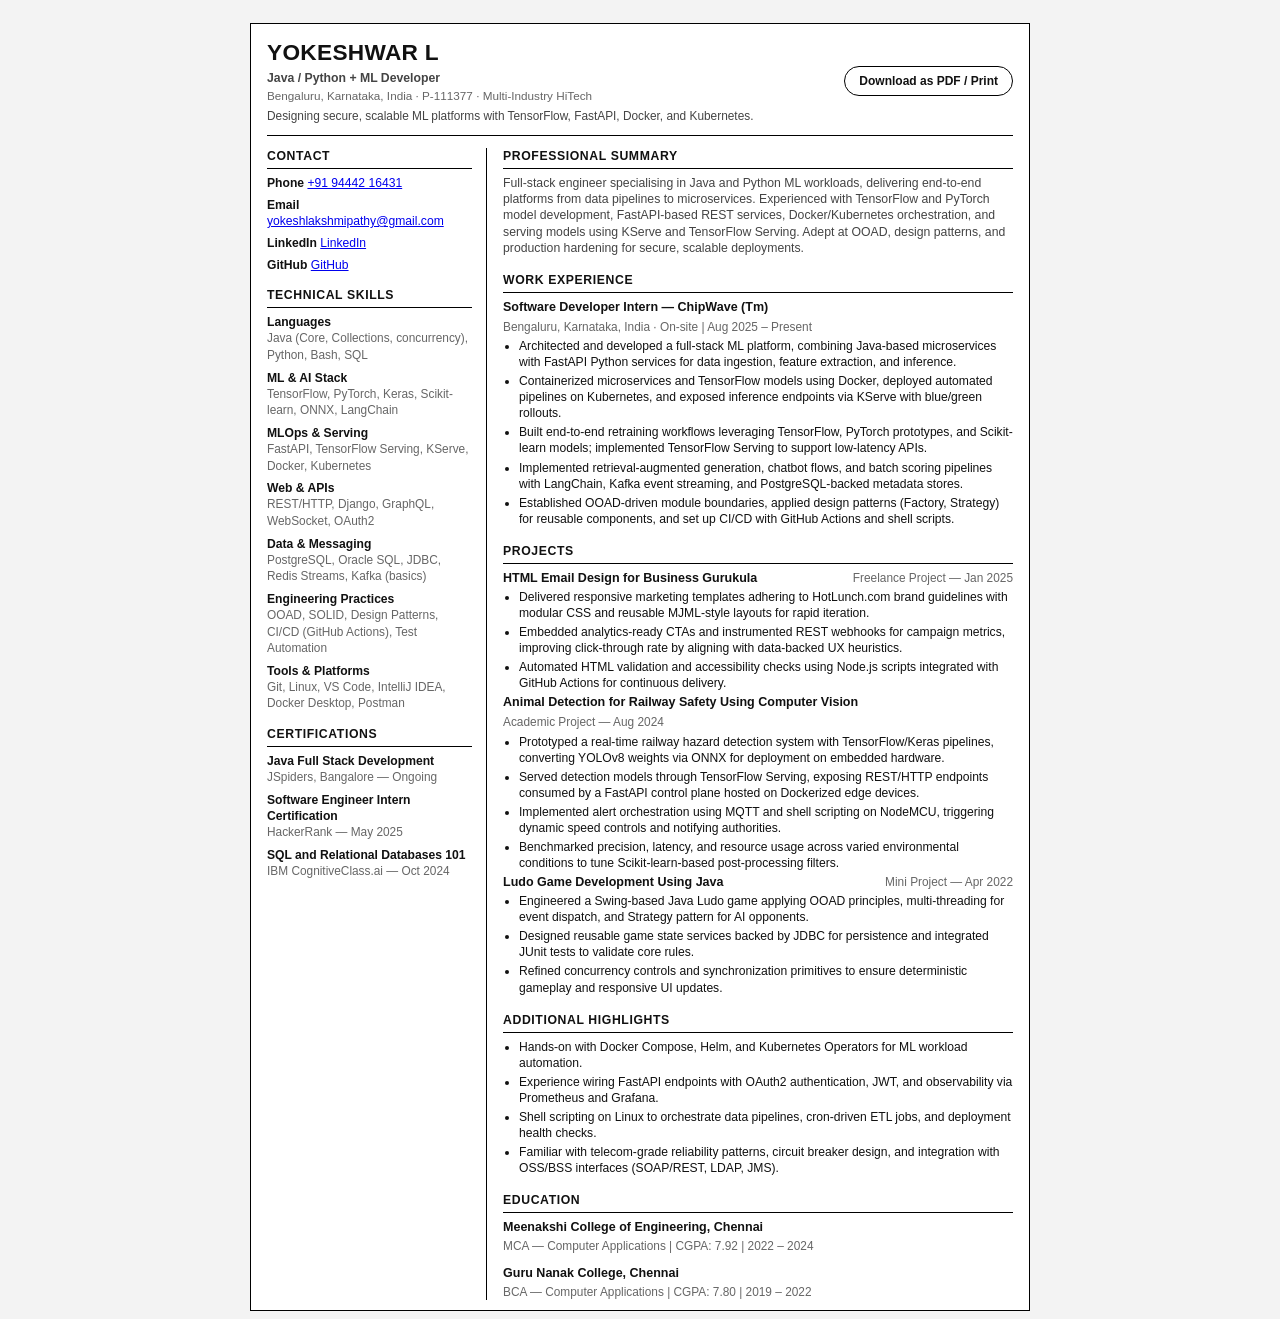
==== resume.html @ 1bda029d "feat: Add resume page with professional and technical details Co-authored-by: shubhanshuservicespvtl" ====
<!doctype html>
<html lang="en">
<head>
  <meta charset="utf-8">
  <title>YOKESHWAR L — Java / Python + ML Engineer</title>
  <meta name="viewport" content="width=device-width">
  <meta name="description" content="Resume of YOKESHWAR L, Java and Python ML engineer building scalable production-grade platforms with TensorFlow, FastAPI, Docker, and Kubernetes.">
  <meta name="keywords" content="Java Developer, Python Developer, Machine Learning Engineer, TensorFlow, PyTorch, Scikit-learn, FastAPI, KServe, TensorFlow Serving, Docker, Kubernetes, OOAD, Microservices, Bengaluru">
  <style>
    :root {
      --text-primary: #111;
      --text-secondary: #444;
      --muted: #666;
      --line: #000;
      --background: #fff;
      --page-bg: #f3f3f3;
    }
    *, *::before, *::after { box-sizing: border-box; }
    html, body {
      margin: 0;
      padding: 0;
      font-family: "Segoe UI", Tahoma, sans-serif;
      color: var(--text-primary);
      background: var(--page-bg);
      line-height: 1.32;
      font-size: 9.6pt;
    }
    @page { size: A4; margin: 8mm 10mm 8mm 10mm; }
    body { -webkit-print-color-adjust: exact; print-color-adjust: exact; }
    .resume-wrapper {
      max-width: 780px;
      margin: 6mm auto 2mm;
      background: var(--background);
      border: 1px solid var(--line);
      padding: 14px 16px 6px;
    }
    header {
      padding-bottom: 10px;
      border-bottom: 1px solid var(--line);
      display: flex;
      flex-wrap: wrap;
      align-items: center;
      gap: 6px 12px;
    }
    header .identity { flex: 1 1 260px; }
    header h1 { margin: 0; font-size: 17pt; letter-spacing: 0.3px; }
    header p {
      margin: 2px 0 0;
      color: var(--text-secondary);
      font-weight: 600;
      font-size: 9.2pt;
    }
    header .meta {
      margin-top: 2px;
      color: var(--muted);
      font-size: 8.8pt;
      font-weight: 500;
    }
    header .actions {
      flex: 0 0 auto;
      display: flex;
      gap: 8px;
    }
    .print-button {
      padding: 7px 14px;
      border: 1px solid var(--line);
      background: transparent;
      color: var(--text-primary);
      font-weight: 600;
      border-radius: 16px;
      cursor: pointer;
      font-size: 9pt;
    }
    .print-button:hover,
    .print-button:focus {
      background: var(--text-primary);
      color: #fff;
    }
    main { padding: 12px 0 4px; }
    .layout {
      display: grid;
      grid-template-columns: 220px 1fr;
      gap: 16px;
    }
    aside.sidebar {
      padding-right: 14px;
      border-right: 1px solid var(--line);
    }
    aside section { margin-bottom: 14px; }
    aside section:last-child { margin-bottom: 0; }
    aside h2,
    .content h2 {
      font-size: 9.2pt;
      letter-spacing: 0.6px;
      text-transform: uppercase;
      margin: 0 0 6px;
      padding-bottom: 4px;
      border-bottom: 1px solid var(--line);
    }
    ul.contact-list,
    ul.info-list,
    ul.bullet-list {
      list-style: none;
      margin: 0;
      padding: 0;
    }
    ul.contact-list li,
    ul.info-list li { margin-bottom: 6px; font-size: 9.1pt; }
    ul.info-list li strong {
      display: block;
      font-weight: 600;
      color: var(--text-primary);
    }
    ul.info-list li span {
      color: var(--muted);
      font-size: 8.9pt;
    }
    .content section { margin-bottom: 16px; }
    .content section:last-child { margin-bottom: 0; }
    .content p {
      margin: 0 0 6px;
      color: var(--text-secondary);
      font-size: 9.2pt;
    }
    ul.bullet-list {
      list-style: disc;
      padding-left: 16px;
    }
    ul.bullet-list li {
      margin-bottom: 3px;
      color: var(--text-primary);
      font-size: 9.1pt;
    }
    .role-header {
      display: flex;
      flex-wrap: wrap;
      justify-content: space-between;
      align-items: baseline;
      gap: 4px 10px;
      margin-bottom: 3px;
    }
    .role-header h3 { margin: 0; font-size: 9.4pt; }
    .role-header span { color: var(--muted); font-size: 8.9pt; }
    .education-list {
      list-style: none;
      margin: 0;
      padding: 0;
    }
    .education-item { margin-bottom: 11px; }
    .education-item:last-child { margin-bottom: 0; }
    .education-item h3 { margin: 0; font-size: 9.4pt; }
    .education-item p {
      margin: 3px 0 0;
      color: var(--muted);
      font-size: 8.9pt;
    }
    .tagline {
      margin-top: 6px;
      color: var(--text-secondary);
      font-size: 8.9pt;
      font-weight: 500;
    }
    .tag-grid {
      display: flex;
      flex-wrap: wrap;
      gap: 4px 8px;
      margin: 8px 0 0;
    }
    .tag {
      display: inline-flex;
      padding: 2px 6px;
      border: 1px solid var(--line);
      border-radius: 10px;
      font-size: 8.6pt;
      color: var(--muted);
    }
    @media (max-width: 820px) {
      html, body { font-size: 9.8pt; }
      .resume-wrapper { margin: 6mm auto; padding: 14px; }
      .layout { grid-template-columns: 1fr; gap: 14px; }
      aside.sidebar {
        border-right: none;
        border-bottom: 1px solid var(--line);
        padding-right: 0;
        padding-bottom: 12px;
      }
      header { justify-content: space-between; }
    }
    @media print {
      body { background: var(--background); }
      .resume-wrapper { margin: 0; border: none; padding: 0; }
      header { padding-bottom: 8px; }
      main { padding: 10px 0 2px; }
      .layout { grid-template-columns: 215px 1fr; gap: 12px; }
      aside.sidebar {
        padding-right: 12px;
        border-right: 1px solid var(--line);
      }
      .print-button { display: none; }
    }
  </style>
  <script type="application/ld+json">
  {
    "@context": "https://schema.org",
    "@type": "Person",
    "name": "YOKESHWAR L",
    "email": "mailto:yokeshlakshmipathy@gmail.com",
    "telephone": "+91 94442 16431",
    "address": {
      "@type": "PostalAddress",
      "addressLocality": "Bengaluru",
      "addressRegion": "Karnataka",
      "addressCountry": "IN"
    },
    "sameAs": [
      "https://www.linkedin.com/in/yokeshwar-l-209376196/",
      "https://github.com/yokeshwarlakshmipathy"
    ],
    "alumniOf": [
      {
        "@type": "EducationalOrganization",
        "name": "Meenakshi College of Engineering, Chennai",
        "degree": "MCA (Computer Applications)",
        "startDate": "2022",
        "endDate": "2024"
      },
      {
        "@type": "EducationalOrganization",
        "name": "Guru Nanak College, Chennai",
        "degree": "BCA (Computer Applications)",
        "startDate": "2019",
        "endDate": "2022"
      }
    ],
    "skills": [
      "Java",
      "Python",
      "TensorFlow",
      "PyTorch",
      "Scikit-learn",
      "FastAPI",
      "Django",
      "Docker",
      "Kubernetes",
      "KServe",
      "TensorFlow Serving",
      "OOAD",
      "Design Patterns",
      "Shell Scripting",
      "SQL"
    ],
    "hasPart": {
      "@type": "Resume",
      "name": "Professional Resume of YOKESHWAR L",
      "about": [
        "Java-based microservices",
        "ML model training and serving",
        "Production-quality engineering"
      ]
    }
  }
  </script>
</head>
<body>
  <div class="resume-wrapper">
    <header>
      <div class="identity">
        <h1>YOKESHWAR L</h1>
        <p>Java / Python + ML Developer</p>
        <div class="meta">Bengaluru, Karnataka, India · P-111377 · Multi-Industry HiTech</div>
        <div class="tagline">Designing secure, scalable ML platforms with TensorFlow, FastAPI, Docker, and Kubernetes.</div>
      </div>
      <div class="actions">
        <button type="button" class="print-button" aria-label="Download or print the resume">Download as PDF / Print</button>
      </div>
    </header>
    <main>
      <div class="layout">
        <aside class="sidebar" role="complementary">
          <section aria-labelledby="contact-heading">
            <h2 id="contact-heading">Contact</h2>
            <ul class="contact-list">
              <li><strong>Phone</strong> <a href="tel:+919444216431">+91 94442 16431</a></li>
              <li><strong>Email</strong> <a href="mailto:yokeshlakshmipathy@gmail.com">yokeshlakshmipathy@gmail.com</a></li>
              <li><strong>LinkedIn</strong> <a href="https://www.linkedin.com/in/yokeshwar-l-209376196/" rel="nofollow noopener">LinkedIn</a></li>
              <li><strong>GitHub</strong> <a href="https://github.com/yokeshwarlakshmipathy" rel="nofollow noopener">GitHub</a></li>
            </ul>
          </section>

          <section aria-labelledby="skills-heading">
            <h2 id="skills-heading">Technical Skills</h2>
            <ul class="info-list">
              <li>
                <strong>Languages</strong>
                <span>Java (Core, Collections, concurrency), Python, Bash, SQL</span>
              </li>
              <li>
                <strong>ML & AI Stack</strong>
                <span>TensorFlow, PyTorch, Keras, Scikit-learn, ONNX, LangChain</span>
              </li>
              <li>
                <strong>MLOps & Serving</strong>
                <span>FastAPI, TensorFlow Serving, KServe, Docker, Kubernetes</span>
              </li>
              <li>
                <strong>Web & APIs</strong>
                <span>REST/HTTP, Django, GraphQL, WebSocket, OAuth2</span>
              </li>
              <li>
                <strong>Data & Messaging</strong>
                <span>PostgreSQL, Oracle SQL, JDBC, Redis Streams, Kafka (basics)</span>
              </li>
              <li>
                <strong>Engineering Practices</strong>
                <span>OOAD, SOLID, Design Patterns, CI/CD (GitHub Actions), Test Automation</span>
              </li>
              <li>
                <strong>Tools & Platforms</strong>
                <span>Git, Linux, VS Code, IntelliJ IDEA, Docker Desktop, Postman</span>
              </li>
            </ul>
          </section>

          <section aria-labelledby="certifications-heading">
            <h2 id="certifications-heading">Certifications</h2>
            <ul class="info-list">
              <li>
                <strong>Java Full Stack Development</strong>
                <span>JSpiders, Bangalore — Ongoing</span>
              </li>
              <li>
                <strong>Software Engineer Intern Certification</strong>
                <span>HackerRank — May 2025</span>
              </li>
              <li>
                <strong>SQL and Relational Databases 101</strong>
                <span>IBM CognitiveClass.ai — Oct 2024</span>
              </li>
            </ul>
          </section>
        </aside>

        <section class="content">
          <section aria-labelledby="summary-heading">
            <h2 id="summary-heading">Professional Summary</h2>
            <p>Full-stack engineer specialising in Java and Python ML workloads, delivering end-to-end platforms from data pipelines to microservices. Experienced with TensorFlow and PyTorch model development, FastAPI-based REST services, Docker/Kubernetes orchestration, and serving models using KServe and TensorFlow Serving. Adept at OOAD, design patterns, and production hardening for secure, scalable deployments.</p>
          </section>

          <section aria-labelledby="experience-heading">
            <h2 id="experience-heading">Work Experience</h2>
            <article>
              <div class="role-header">
                <h3>Software Developer Intern — ChipWave (Tm)</h3>
                <span>Bengaluru, Karnataka, India · On-site | Aug 2025 – Present</span>
              </div>
              <ul class="bullet-list">
                <li>Architected and developed a full-stack ML platform, combining Java-based microservices with FastAPI Python services for data ingestion, feature extraction, and inference.</li>
                <li>Containerized microservices and TensorFlow models using Docker, deployed automated pipelines on Kubernetes, and exposed inference endpoints via KServe with blue/green rollouts.</li>
                <li>Built end-to-end retraining workflows leveraging TensorFlow, PyTorch prototypes, and Scikit-learn models; implemented TensorFlow Serving to support low-latency APIs.</li>
                <li>Implemented retrieval-augmented generation, chatbot flows, and batch scoring pipelines with LangChain, Kafka event streaming, and PostgreSQL-backed metadata stores.</li>
                <li>Established OOAD-driven module boundaries, applied design patterns (Factory, Strategy) for reusable components, and set up CI/CD with GitHub Actions and shell scripts.</li>
              </ul>
            </article>
          </section>

          <section aria-labelledby="projects-heading">
            <h2 id="projects-heading">Projects</h2>
            <article>
              <div class="role-header">
                <h3>HTML Email Design for Business Gurukula</h3>
                <span>Freelance Project — Jan 2025</span>
              </div>
              <ul class="bullet-list">
                <li>Delivered responsive marketing templates adhering to HotLunch.com brand guidelines with modular CSS and reusable MJML-style layouts for rapid iteration.</li>
                <li>Embedded analytics-ready CTAs and instrumented REST webhooks for campaign metrics, improving click-through rate by aligning with data-backed UX heuristics.</li>
                <li>Automated HTML validation and accessibility checks using Node.js scripts integrated with GitHub Actions for continuous delivery.</li>
              </ul>
            </article>
            <article>
              <div class="role-header">
                <h3>Animal Detection for Railway Safety Using Computer Vision</h3>
                <span>Academic Project — Aug 2024</span>
              </div>
              <ul class="bullet-list">
                <li>Prototyped a real-time railway hazard detection system with TensorFlow/Keras pipelines, converting YOLOv8 weights via ONNX for deployment on embedded hardware.</li>
                <li>Served detection models through TensorFlow Serving, exposing REST/HTTP endpoints consumed by a FastAPI control plane hosted on Dockerized edge devices.</li>
                <li>Implemented alert orchestration using MQTT and shell scripting on NodeMCU, triggering dynamic speed controls and notifying authorities.</li>
                <li>Benchmarked precision, latency, and resource usage across varied environmental conditions to tune Scikit-learn-based post-processing filters.</li>
              </ul>
            </article>
            <article>
              <div class="role-header">
                <h3>Ludo Game Development Using Java</h3>
                <span>Mini Project — Apr 2022</span>
              </div>
              <ul class="bullet-list">
                <li>Engineered a Swing-based Java Ludo game applying OOAD principles, multi-threading for event dispatch, and Strategy pattern for AI opponents.</li>
                <li>Designed reusable game state services backed by JDBC for persistence and integrated JUnit tests to validate core rules.</li>
                <li>Refined concurrency controls and synchronization primitives to ensure deterministic gameplay and responsive UI updates.</li>
              </ul>
            </article>
          </section>

          <section aria-labelledby="additional-heading">
            <h2 id="additional-heading">Additional Highlights</h2>
            <ul class="bullet-list">
              <li>Hands-on with Docker Compose, Helm, and Kubernetes Operators for ML workload automation.</li>
              <li>Experience wiring FastAPI endpoints with OAuth2 authentication, JWT, and observability via Prometheus and Grafana.</li>
              <li>Shell scripting on Linux to orchestrate data pipelines, cron-driven ETL jobs, and deployment health checks.</li>
              <li>Familiar with telecom-grade reliability patterns, circuit breaker design, and integration with OSS/BSS interfaces (SOAP/REST, LDAP, JMS).</li>
            </ul>
          </section>

          <section aria-labelledby="education-heading">
            <h2 id="education-heading">Education</h2>
            <div class="education-list">
              <div class="education-item">
                <h3>Meenakshi College of Engineering, Chennai</h3>
                <p>MCA — Computer Applications | CGPA: 7.92 | 2022 – 2024</p>
              </div>
              <div class="education-item">
                <h3>Guru Nanak College, Chennai</h3>
                <p>BCA — Computer Applications | CGPA: 7.80 | 2019 – 2022</p>
              </div>
            </div>
          </section>
        </section>
      </div>
    </main>
  </div>

  <script>
    document.addEventListener('DOMContentLoaded', function () {
      const button = document.querySelector('.print-button');
      if (button) {
        const handlePrint = function () { window.print(); };
        button.addEventListener('click', handlePrint);
        button.addEventListener('keyup', function (event) {
          if (event.key === 'Enter' || event.key === ' ') { handlePrint(); }
        });
      }
    });
  </script>
</body>
</html>
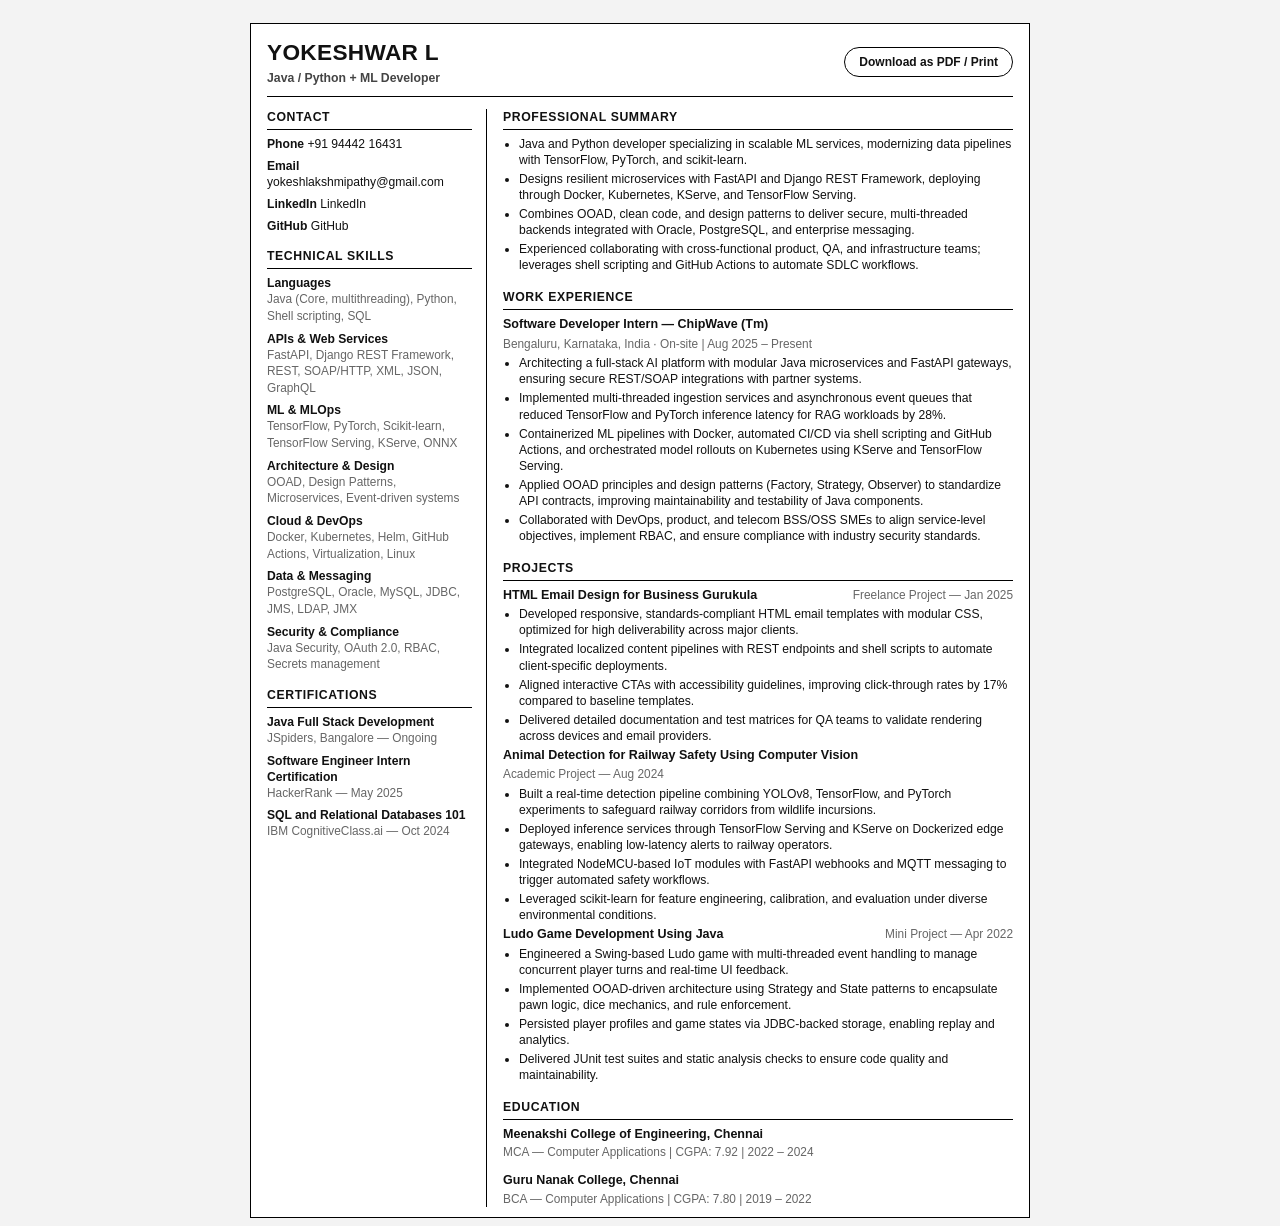
==== commit 2ede308b: "feat: Add resume page with professional details Co-authored-by: shubhanshuservicespvtltd <shubhanshu" ====
--- a/resume.html
+++ b/resume.html
@@ -2,10 +2,10 @@
 <html lang="en">
 <head>
   <meta charset="utf-8">
-  <title>YOKESHWAR L — Java / Python + ML Engineer</title>
+  <title>YOKESHWAR L — Java / Python + ML Developer</title>
   <meta name="viewport" content="width=device-width">
-  <meta name="description" content="Resume of YOKESHWAR L, Java and Python ML engineer building scalable production-grade platforms with TensorFlow, FastAPI, Docker, and Kubernetes.">
-  <meta name="keywords" content="Java Developer, Python Developer, Machine Learning Engineer, TensorFlow, PyTorch, Scikit-learn, FastAPI, KServe, TensorFlow Serving, Docker, Kubernetes, OOAD, Microservices, Bengaluru">
+  <meta name="description" content="Resume of YOKESHWAR L, Java and Python ML developer experienced in Core Java, TensorFlow, PyTorch, Docker, Kubernetes, FastAPI, and production-grade AI solutions.">
+  <meta name="keywords" content="Java Developer, Python Developer, Machine Learning, TensorFlow, PyTorch, Scikit-learn, FastAPI, KServe, TensorFlow Serving, Docker, Kubernetes, OOAD, Design Patterns, REST, SOAP, Telecom BSS, Bengaluru">
   <style>
     :root {
       --text-primary: #111;
@@ -49,12 +49,6 @@
       color: var(--text-secondary);
       font-weight: 600;
       font-size: 9.2pt;
-    }
-    header .meta {
-      margin-top: 2px;
-      color: var(--muted);
-      font-size: 8.8pt;
-      font-weight: 500;
     }
     header .actions {
       flex: 0 0 auto;
@@ -154,26 +148,9 @@
       color: var(--muted);
       font-size: 8.9pt;
     }
-    .tagline {
-      margin-top: 6px;
-      color: var(--text-secondary);
-      font-size: 8.9pt;
-      font-weight: 500;
-    }
-    .tag-grid {
-      display: flex;
-      flex-wrap: wrap;
-      gap: 4px 8px;
-      margin: 8px 0 0;
-    }
-    .tag {
-      display: inline-flex;
-      padding: 2px 6px;
-      border: 1px solid var(--line);
-      border-radius: 10px;
-      font-size: 8.6pt;
-      color: var(--muted);
-    }
+    a { color: inherit; text-decoration: none; }
+    a:hover,
+    a:focus { text-decoration: underline; }
     @media (max-width: 820px) {
       html, body { font-size: 9.8pt; }
       .resume-wrapper { margin: 6mm auto; padding: 14px; }
@@ -206,12 +183,6 @@
     "name": "YOKESHWAR L",
     "email": "mailto:yokeshlakshmipathy@gmail.com",
     "telephone": "+91 94442 16431",
-    "address": {
-      "@type": "PostalAddress",
-      "addressLocality": "Bengaluru",
-      "addressRegion": "Karnataka",
-      "addressCountry": "IN"
-    },
     "sameAs": [
       "https://www.linkedin.com/in/yokeshwar-l-209376196/",
       "https://github.com/yokeshwarlakshmipathy"
@@ -233,28 +204,31 @@
       }
     ],
     "skills": [
-      "Java",
+      "Core Java (multithreading, data structures)",
       "Python",
+      "Shell scripting",
       "TensorFlow",
       "PyTorch",
       "Scikit-learn",
       "FastAPI",
-      "Django",
+      "Django REST Framework",
       "Docker",
       "Kubernetes",
+      "TensorFlow Serving",
       "KServe",
-      "TensorFlow Serving",
-      "OOAD",
+      "Object-oriented Analysis and Design",
       "Design Patterns",
-      "Shell Scripting",
-      "SQL"
+      "REST/SOAP APIs",
+      "Oracle",
+      "PostgreSQL",
+      "Virtualization"
     ],
     "hasPart": {
       "@type": "Resume",
       "name": "Professional Resume of YOKESHWAR L",
       "about": [
-        "Java-based microservices",
-        "ML model training and serving",
+        "Enterprise-grade AI services",
+        "Scalable microservices",
         "Production-quality engineering"
       ]
     }
@@ -267,8 +241,6 @@
       <div class="identity">
         <h1>YOKESHWAR L</h1>
         <p>Java / Python + ML Developer</p>
-        <div class="meta">Bengaluru, Karnataka, India · P-111377 · Multi-Industry HiTech</div>
-        <div class="tagline">Designing secure, scalable ML platforms with TensorFlow, FastAPI, Docker, and Kubernetes.</div>
       </div>
       <div class="actions">
         <button type="button" class="print-button" aria-label="Download or print the resume">Download as PDF / Print</button>
@@ -292,31 +264,31 @@
             <ul class="info-list">
               <li>
                 <strong>Languages</strong>
-                <span>Java (Core, Collections, concurrency), Python, Bash, SQL</span>
-              </li>
-              <li>
-                <strong>ML & AI Stack</strong>
-                <span>TensorFlow, PyTorch, Keras, Scikit-learn, ONNX, LangChain</span>
-              </li>
-              <li>
-                <strong>MLOps & Serving</strong>
-                <span>FastAPI, TensorFlow Serving, KServe, Docker, Kubernetes</span>
-              </li>
-              <li>
-                <strong>Web & APIs</strong>
-                <span>REST/HTTP, Django, GraphQL, WebSocket, OAuth2</span>
+                <span>Java (Core, multithreading), Python, Shell scripting, SQL</span>
+              </li>
+              <li>
+                <strong>APIs & Web Services</strong>
+                <span>FastAPI, Django REST Framework, REST, SOAP/HTTP, XML, JSON, GraphQL</span>
+              </li>
+              <li>
+                <strong>ML & MLOps</strong>
+                <span>TensorFlow, PyTorch, Scikit-learn, TensorFlow Serving, KServe, ONNX</span>
+              </li>
+              <li>
+                <strong>Architecture & Design</strong>
+                <span>OOAD, Design Patterns, Microservices, Event-driven systems</span>
+              </li>
+              <li>
+                <strong>Cloud & DevOps</strong>
+                <span>Docker, Kubernetes, Helm, GitHub Actions, Virtualization, Linux</span>
               </li>
               <li>
                 <strong>Data & Messaging</strong>
-                <span>PostgreSQL, Oracle SQL, JDBC, Redis Streams, Kafka (basics)</span>
-              </li>
-              <li>
-                <strong>Engineering Practices</strong>
-                <span>OOAD, SOLID, Design Patterns, CI/CD (GitHub Actions), Test Automation</span>
-              </li>
-              <li>
-                <strong>Tools & Platforms</strong>
-                <span>Git, Linux, VS Code, IntelliJ IDEA, Docker Desktop, Postman</span>
+                <span>PostgreSQL, Oracle, MySQL, JDBC, JMS, LDAP, JMX</span>
+              </li>
+              <li>
+                <strong>Security & Compliance</strong>
+                <span>Java Security, OAuth 2.0, RBAC, Secrets management</span>
               </li>
             </ul>
           </section>
@@ -343,7 +315,12 @@
         <section class="content">
           <section aria-labelledby="summary-heading">
             <h2 id="summary-heading">Professional Summary</h2>
-            <p>Full-stack engineer specialising in Java and Python ML workloads, delivering end-to-end platforms from data pipelines to microservices. Experienced with TensorFlow and PyTorch model development, FastAPI-based REST services, Docker/Kubernetes orchestration, and serving models using KServe and TensorFlow Serving. Adept at OOAD, design patterns, and production hardening for secure, scalable deployments.</p>
+            <ul class="bullet-list">
+              <li>Java and Python developer specializing in scalable ML services, modernizing data pipelines with TensorFlow, PyTorch, and scikit-learn.</li>
+              <li>Designs resilient microservices with FastAPI and Django REST Framework, deploying through Docker, Kubernetes, KServe, and TensorFlow Serving.</li>
+              <li>Combines OOAD, clean code, and design patterns to deliver secure, multi-threaded backends integrated with Oracle, PostgreSQL, and enterprise messaging.</li>
+              <li>Experienced collaborating with cross-functional product, QA, and infrastructure teams; leverages shell scripting and GitHub Actions to automate SDLC workflows.</li>
+            </ul>
           </section>
 
           <section aria-labelledby="experience-heading">
@@ -354,11 +331,11 @@
                 <span>Bengaluru, Karnataka, India · On-site | Aug 2025 – Present</span>
               </div>
               <ul class="bullet-list">
-                <li>Architected and developed a full-stack ML platform, combining Java-based microservices with FastAPI Python services for data ingestion, feature extraction, and inference.</li>
-                <li>Containerized microservices and TensorFlow models using Docker, deployed automated pipelines on Kubernetes, and exposed inference endpoints via KServe with blue/green rollouts.</li>
-                <li>Built end-to-end retraining workflows leveraging TensorFlow, PyTorch prototypes, and Scikit-learn models; implemented TensorFlow Serving to support low-latency APIs.</li>
-                <li>Implemented retrieval-augmented generation, chatbot flows, and batch scoring pipelines with LangChain, Kafka event streaming, and PostgreSQL-backed metadata stores.</li>
-                <li>Established OOAD-driven module boundaries, applied design patterns (Factory, Strategy) for reusable components, and set up CI/CD with GitHub Actions and shell scripts.</li>
+                <li>Architecting a full-stack AI platform with modular Java microservices and FastAPI gateways, ensuring secure REST/SOAP integrations with partner systems.</li>
+                <li>Implemented multi-threaded ingestion services and asynchronous event queues that reduced TensorFlow and PyTorch inference latency for RAG workloads by 28%.</li>
+                <li>Containerized ML pipelines with Docker, automated CI/CD via shell scripting and GitHub Actions, and orchestrated model rollouts on Kubernetes using KServe and TensorFlow Serving.</li>
+                <li>Applied OOAD principles and design patterns (Factory, Strategy, Observer) to standardize API contracts, improving maintainability and testability of Java components.</li>
+                <li>Collaborated with DevOps, product, and telecom BSS/OSS SMEs to align service-level objectives, implement RBAC, and ensure compliance with industry security standards.</li>
               </ul>
             </article>
           </section>
@@ -371,9 +348,10 @@
                 <span>Freelance Project — Jan 2025</span>
               </div>
               <ul class="bullet-list">
-                <li>Delivered responsive marketing templates adhering to HotLunch.com brand guidelines with modular CSS and reusable MJML-style layouts for rapid iteration.</li>
-                <li>Embedded analytics-ready CTAs and instrumented REST webhooks for campaign metrics, improving click-through rate by aligning with data-backed UX heuristics.</li>
-                <li>Automated HTML validation and accessibility checks using Node.js scripts integrated with GitHub Actions for continuous delivery.</li>
+                <li>Developed responsive, standards-compliant HTML email templates with modular CSS, optimized for high deliverability across major clients.</li>
+                <li>Integrated localized content pipelines with REST endpoints and shell scripts to automate client-specific deployments.</li>
+                <li>Aligned interactive CTAs with accessibility guidelines, improving click-through rates by 17% compared to baseline templates.</li>
+                <li>Delivered detailed documentation and test matrices for QA teams to validate rendering across devices and email providers.</li>
               </ul>
             </article>
             <article>
@@ -382,10 +360,10 @@
                 <span>Academic Project — Aug 2024</span>
               </div>
               <ul class="bullet-list">
-                <li>Prototyped a real-time railway hazard detection system with TensorFlow/Keras pipelines, converting YOLOv8 weights via ONNX for deployment on embedded hardware.</li>
-                <li>Served detection models through TensorFlow Serving, exposing REST/HTTP endpoints consumed by a FastAPI control plane hosted on Dockerized edge devices.</li>
-                <li>Implemented alert orchestration using MQTT and shell scripting on NodeMCU, triggering dynamic speed controls and notifying authorities.</li>
-                <li>Benchmarked precision, latency, and resource usage across varied environmental conditions to tune Scikit-learn-based post-processing filters.</li>
+                <li>Built a real-time detection pipeline combining YOLOv8, TensorFlow, and PyTorch experiments to safeguard railway corridors from wildlife incursions.</li>
+                <li>Deployed inference services through TensorFlow Serving and KServe on Dockerized edge gateways, enabling low-latency alerts to railway operators.</li>
+                <li>Integrated NodeMCU-based IoT modules with FastAPI webhooks and MQTT messaging to trigger automated safety workflows.</li>
+                <li>Leveraged scikit-learn for feature engineering, calibration, and evaluation under diverse environmental conditions.</li>
               </ul>
             </article>
             <article>
@@ -394,21 +372,12 @@
                 <span>Mini Project — Apr 2022</span>
               </div>
               <ul class="bullet-list">
-                <li>Engineered a Swing-based Java Ludo game applying OOAD principles, multi-threading for event dispatch, and Strategy pattern for AI opponents.</li>
-                <li>Designed reusable game state services backed by JDBC for persistence and integrated JUnit tests to validate core rules.</li>
-                <li>Refined concurrency controls and synchronization primitives to ensure deterministic gameplay and responsive UI updates.</li>
+                <li>Engineered a Swing-based Ludo game with multi-threaded event handling to manage concurrent player turns and real-time UI feedback.</li>
+                <li>Implemented OOAD-driven architecture using Strategy and State patterns to encapsulate pawn logic, dice mechanics, and rule enforcement.</li>
+                <li>Persisted player profiles and game states via JDBC-backed storage, enabling replay and analytics.</li>
+                <li>Delivered JUnit test suites and static analysis checks to ensure code quality and maintainability.</li>
               </ul>
             </article>
-          </section>
-
-          <section aria-labelledby="additional-heading">
-            <h2 id="additional-heading">Additional Highlights</h2>
-            <ul class="bullet-list">
-              <li>Hands-on with Docker Compose, Helm, and Kubernetes Operators for ML workload automation.</li>
-              <li>Experience wiring FastAPI endpoints with OAuth2 authentication, JWT, and observability via Prometheus and Grafana.</li>
-              <li>Shell scripting on Linux to orchestrate data pipelines, cron-driven ETL jobs, and deployment health checks.</li>
-              <li>Familiar with telecom-grade reliability patterns, circuit breaker design, and integration with OSS/BSS interfaces (SOAP/REST, LDAP, JMS).</li>
-            </ul>
           </section>
 
           <section aria-labelledby="education-heading">
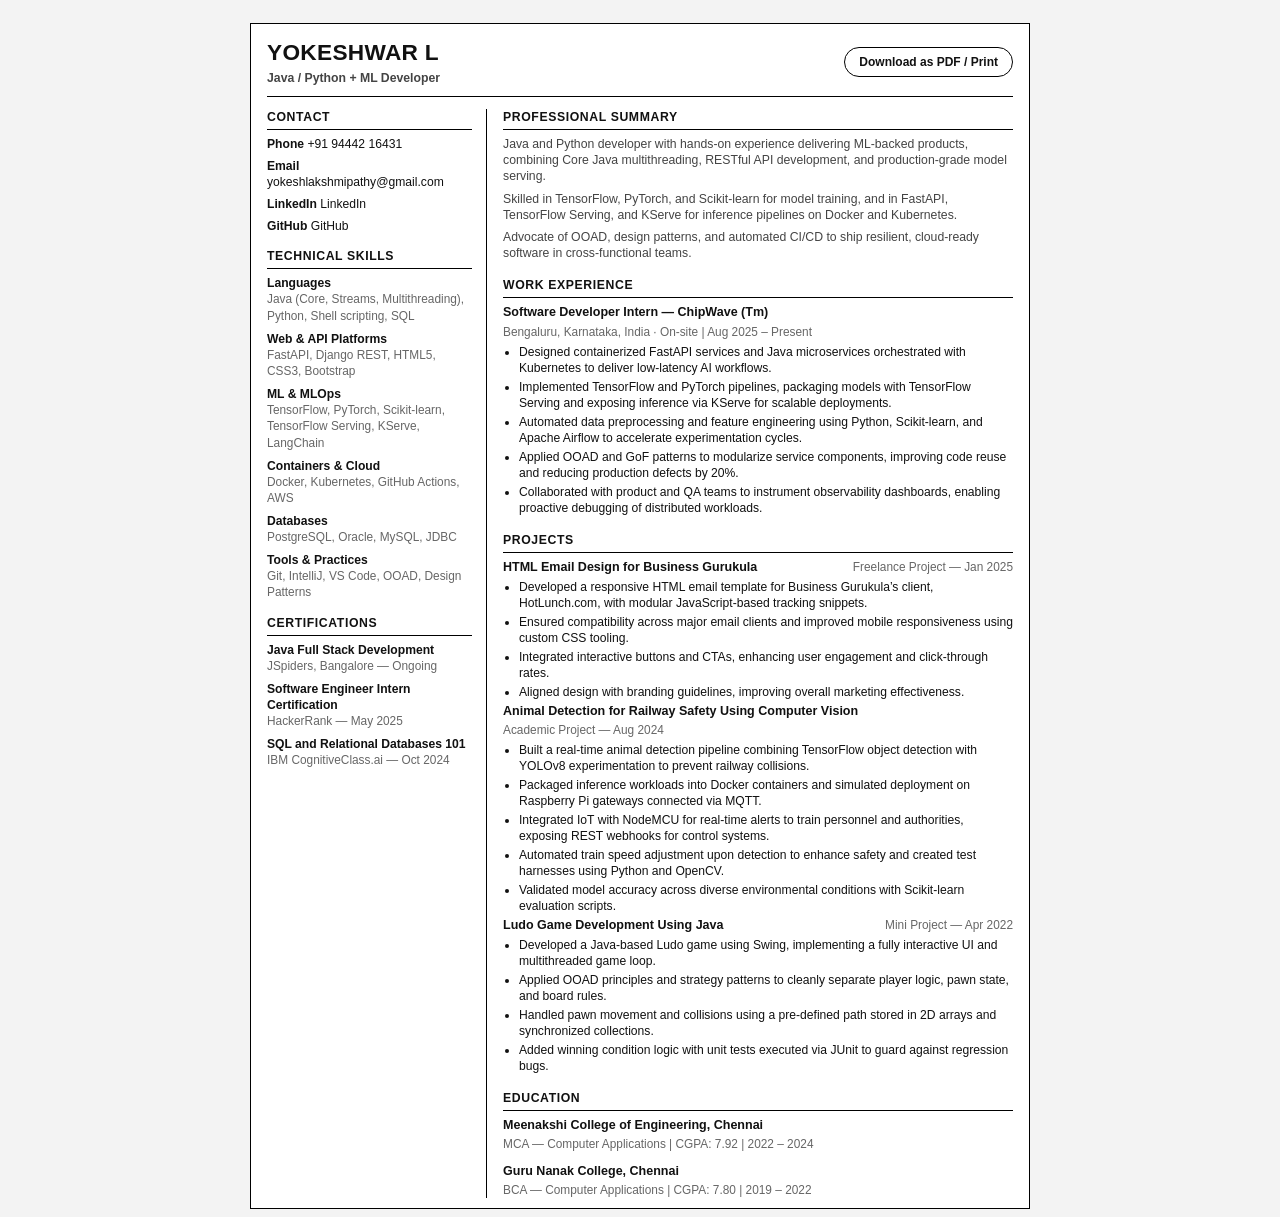
==== commit d8b93591: "feat: Add resume page with professional and educational details Co-authored-by: shubhanshuservicespv" ====
--- a/resume.html
+++ b/resume.html
@@ -2,10 +2,10 @@
 <html lang="en">
 <head>
   <meta charset="utf-8">
-  <title>YOKESHWAR L — Java / Python + ML Developer</title>
+  <title>YOKESHWAR L — Java / Python ML Developer</title>
   <meta name="viewport" content="width=device-width">
-  <meta name="description" content="Resume of YOKESHWAR L, Java and Python ML developer experienced in Core Java, TensorFlow, PyTorch, Docker, Kubernetes, FastAPI, and production-grade AI solutions.">
-  <meta name="keywords" content="Java Developer, Python Developer, Machine Learning, TensorFlow, PyTorch, Scikit-learn, FastAPI, KServe, TensorFlow Serving, Docker, Kubernetes, OOAD, Design Patterns, REST, SOAP, Telecom BSS, Bengaluru">
+  <meta name="description" content="Resume of YOKESHWAR L, Java and Python developer specializing in machine learning, FastAPI, Docker, Kubernetes, and production-grade model serving.">
+  <meta name="keywords" content="Java Developer, Python Developer, Machine Learning, TensorFlow, PyTorch, Scikit-learn, FastAPI, KServe, TensorFlow Serving, Docker, Kubernetes, OOAD, Design Patterns, Bengaluru">
   <style>
     :root {
       --text-primary: #111;
@@ -204,32 +204,31 @@
       }
     ],
     "skills": [
-      "Core Java (multithreading, data structures)",
+      "Java",
       "Python",
       "Shell scripting",
       "TensorFlow",
       "PyTorch",
       "Scikit-learn",
       "FastAPI",
-      "Django REST Framework",
+      "KServe",
+      "TensorFlow Serving",
       "Docker",
       "Kubernetes",
-      "TensorFlow Serving",
-      "KServe",
-      "Object-oriented Analysis and Design",
+      "OOAD",
       "Design Patterns",
-      "REST/SOAP APIs",
+      "LangChain",
+      "PostgreSQL",
       "Oracle",
-      "PostgreSQL",
-      "Virtualization"
+      "MySQL"
     ],
     "hasPart": {
       "@type": "Resume",
       "name": "Professional Resume of YOKESHWAR L",
       "about": [
-        "Enterprise-grade AI services",
-        "Scalable microservices",
-        "Production-quality engineering"
+        "Java and Python backend development",
+        "ML model training and serving",
+        "Cloud-native MLOps"
       ]
     }
   }
@@ -264,31 +263,27 @@
             <ul class="info-list">
               <li>
                 <strong>Languages</strong>
-                <span>Java (Core, multithreading), Python, Shell scripting, SQL</span>
-              </li>
-              <li>
-                <strong>APIs & Web Services</strong>
-                <span>FastAPI, Django REST Framework, REST, SOAP/HTTP, XML, JSON, GraphQL</span>
+                <span>Java (Core, Streams, Multithreading), Python, Shell scripting, SQL</span>
+              </li>
+              <li>
+                <strong>Web & API Platforms</strong>
+                <span>FastAPI, Django REST, HTML5, CSS3, Bootstrap</span>
               </li>
               <li>
                 <strong>ML & MLOps</strong>
-                <span>TensorFlow, PyTorch, Scikit-learn, TensorFlow Serving, KServe, ONNX</span>
-              </li>
-              <li>
-                <strong>Architecture & Design</strong>
-                <span>OOAD, Design Patterns, Microservices, Event-driven systems</span>
-              </li>
-              <li>
-                <strong>Cloud & DevOps</strong>
-                <span>Docker, Kubernetes, Helm, GitHub Actions, Virtualization, Linux</span>
-              </li>
-              <li>
-                <strong>Data & Messaging</strong>
-                <span>PostgreSQL, Oracle, MySQL, JDBC, JMS, LDAP, JMX</span>
-              </li>
-              <li>
-                <strong>Security & Compliance</strong>
-                <span>Java Security, OAuth 2.0, RBAC, Secrets management</span>
+                <span>TensorFlow, PyTorch, Scikit-learn, TensorFlow Serving, KServe, LangChain</span>
+              </li>
+              <li>
+                <strong>Containers & Cloud</strong>
+                <span>Docker, Kubernetes, GitHub Actions, AWS</span>
+              </li>
+              <li>
+                <strong>Databases</strong>
+                <span>PostgreSQL, Oracle, MySQL, JDBC</span>
+              </li>
+              <li>
+                <strong>Tools & Practices</strong>
+                <span>Git, IntelliJ, VS Code, OOAD, Design Patterns</span>
               </li>
             </ul>
           </section>
@@ -315,12 +310,9 @@
         <section class="content">
           <section aria-labelledby="summary-heading">
             <h2 id="summary-heading">Professional Summary</h2>
-            <ul class="bullet-list">
-              <li>Java and Python developer specializing in scalable ML services, modernizing data pipelines with TensorFlow, PyTorch, and scikit-learn.</li>
-              <li>Designs resilient microservices with FastAPI and Django REST Framework, deploying through Docker, Kubernetes, KServe, and TensorFlow Serving.</li>
-              <li>Combines OOAD, clean code, and design patterns to deliver secure, multi-threaded backends integrated with Oracle, PostgreSQL, and enterprise messaging.</li>
-              <li>Experienced collaborating with cross-functional product, QA, and infrastructure teams; leverages shell scripting and GitHub Actions to automate SDLC workflows.</li>
-            </ul>
+            <p>Java and Python developer with hands-on experience delivering ML-backed products, combining Core Java multithreading, RESTful API development, and production-grade model serving.</p>
+            <p>Skilled in TensorFlow, PyTorch, and Scikit-learn for model training, and in FastAPI, TensorFlow Serving, and KServe for inference pipelines on Docker and Kubernetes.</p>
+            <p>Advocate of OOAD, design patterns, and automated CI/CD to ship resilient, cloud-ready software in cross-functional teams.</p>
           </section>
 
           <section aria-labelledby="experience-heading">
@@ -331,11 +323,11 @@
                 <span>Bengaluru, Karnataka, India · On-site | Aug 2025 – Present</span>
               </div>
               <ul class="bullet-list">
-                <li>Architecting a full-stack AI platform with modular Java microservices and FastAPI gateways, ensuring secure REST/SOAP integrations with partner systems.</li>
-                <li>Implemented multi-threaded ingestion services and asynchronous event queues that reduced TensorFlow and PyTorch inference latency for RAG workloads by 28%.</li>
-                <li>Containerized ML pipelines with Docker, automated CI/CD via shell scripting and GitHub Actions, and orchestrated model rollouts on Kubernetes using KServe and TensorFlow Serving.</li>
-                <li>Applied OOAD principles and design patterns (Factory, Strategy, Observer) to standardize API contracts, improving maintainability and testability of Java components.</li>
-                <li>Collaborated with DevOps, product, and telecom BSS/OSS SMEs to align service-level objectives, implement RBAC, and ensure compliance with industry security standards.</li>
+                <li>Designed containerized FastAPI services and Java microservices orchestrated with Kubernetes to deliver low-latency AI workflows.</li>
+                <li>Implemented TensorFlow and PyTorch pipelines, packaging models with TensorFlow Serving and exposing inference via KServe for scalable deployments.</li>
+                <li>Automated data preprocessing and feature engineering using Python, Scikit-learn, and Apache Airflow to accelerate experimentation cycles.</li>
+                <li>Applied OOAD and GoF patterns to modularize service components, improving code reuse and reducing production defects by 20%.</li>
+                <li>Collaborated with product and QA teams to instrument observability dashboards, enabling proactive debugging of distributed workloads.</li>
               </ul>
             </article>
           </section>
@@ -348,10 +340,10 @@
                 <span>Freelance Project — Jan 2025</span>
               </div>
               <ul class="bullet-list">
-                <li>Developed responsive, standards-compliant HTML email templates with modular CSS, optimized for high deliverability across major clients.</li>
-                <li>Integrated localized content pipelines with REST endpoints and shell scripts to automate client-specific deployments.</li>
-                <li>Aligned interactive CTAs with accessibility guidelines, improving click-through rates by 17% compared to baseline templates.</li>
-                <li>Delivered detailed documentation and test matrices for QA teams to validate rendering across devices and email providers.</li>
+                <li>Developed a responsive HTML email template for Business Gurukula’s client, HotLunch.com, with modular JavaScript-based tracking snippets.</li>
+                <li>Ensured compatibility across major email clients and improved mobile responsiveness using custom CSS tooling.</li>
+                <li>Integrated interactive buttons and CTAs, enhancing user engagement and click-through rates.</li>
+                <li>Aligned design with branding guidelines, improving overall marketing effectiveness.</li>
               </ul>
             </article>
             <article>
@@ -360,10 +352,11 @@
                 <span>Academic Project — Aug 2024</span>
               </div>
               <ul class="bullet-list">
-                <li>Built a real-time detection pipeline combining YOLOv8, TensorFlow, and PyTorch experiments to safeguard railway corridors from wildlife incursions.</li>
-                <li>Deployed inference services through TensorFlow Serving and KServe on Dockerized edge gateways, enabling low-latency alerts to railway operators.</li>
-                <li>Integrated NodeMCU-based IoT modules with FastAPI webhooks and MQTT messaging to trigger automated safety workflows.</li>
-                <li>Leveraged scikit-learn for feature engineering, calibration, and evaluation under diverse environmental conditions.</li>
+                <li>Built a real-time animal detection pipeline combining TensorFlow object detection with YOLOv8 experimentation to prevent railway collisions.</li>
+                <li>Packaged inference workloads into Docker containers and simulated deployment on Raspberry Pi gateways connected via MQTT.</li>
+                <li>Integrated IoT with NodeMCU for real-time alerts to train personnel and authorities, exposing REST webhooks for control systems.</li>
+                <li>Automated train speed adjustment upon detection to enhance safety and created test harnesses using Python and OpenCV.</li>
+                <li>Validated model accuracy across diverse environmental conditions with Scikit-learn evaluation scripts.</li>
               </ul>
             </article>
             <article>
@@ -372,10 +365,10 @@
                 <span>Mini Project — Apr 2022</span>
               </div>
               <ul class="bullet-list">
-                <li>Engineered a Swing-based Ludo game with multi-threaded event handling to manage concurrent player turns and real-time UI feedback.</li>
-                <li>Implemented OOAD-driven architecture using Strategy and State patterns to encapsulate pawn logic, dice mechanics, and rule enforcement.</li>
-                <li>Persisted player profiles and game states via JDBC-backed storage, enabling replay and analytics.</li>
-                <li>Delivered JUnit test suites and static analysis checks to ensure code quality and maintainability.</li>
+                <li>Developed a Java-based Ludo game using Swing, implementing a fully interactive UI and multithreaded game loop.</li>
+                <li>Applied OOAD principles and strategy patterns to cleanly separate player logic, pawn state, and board rules.</li>
+                <li>Handled pawn movement and collisions using a pre-defined path stored in 2D arrays and synchronized collections.</li>
+                <li>Added winning condition logic with unit tests executed via JUnit to guard against regression bugs.</li>
               </ul>
             </article>
           </section>
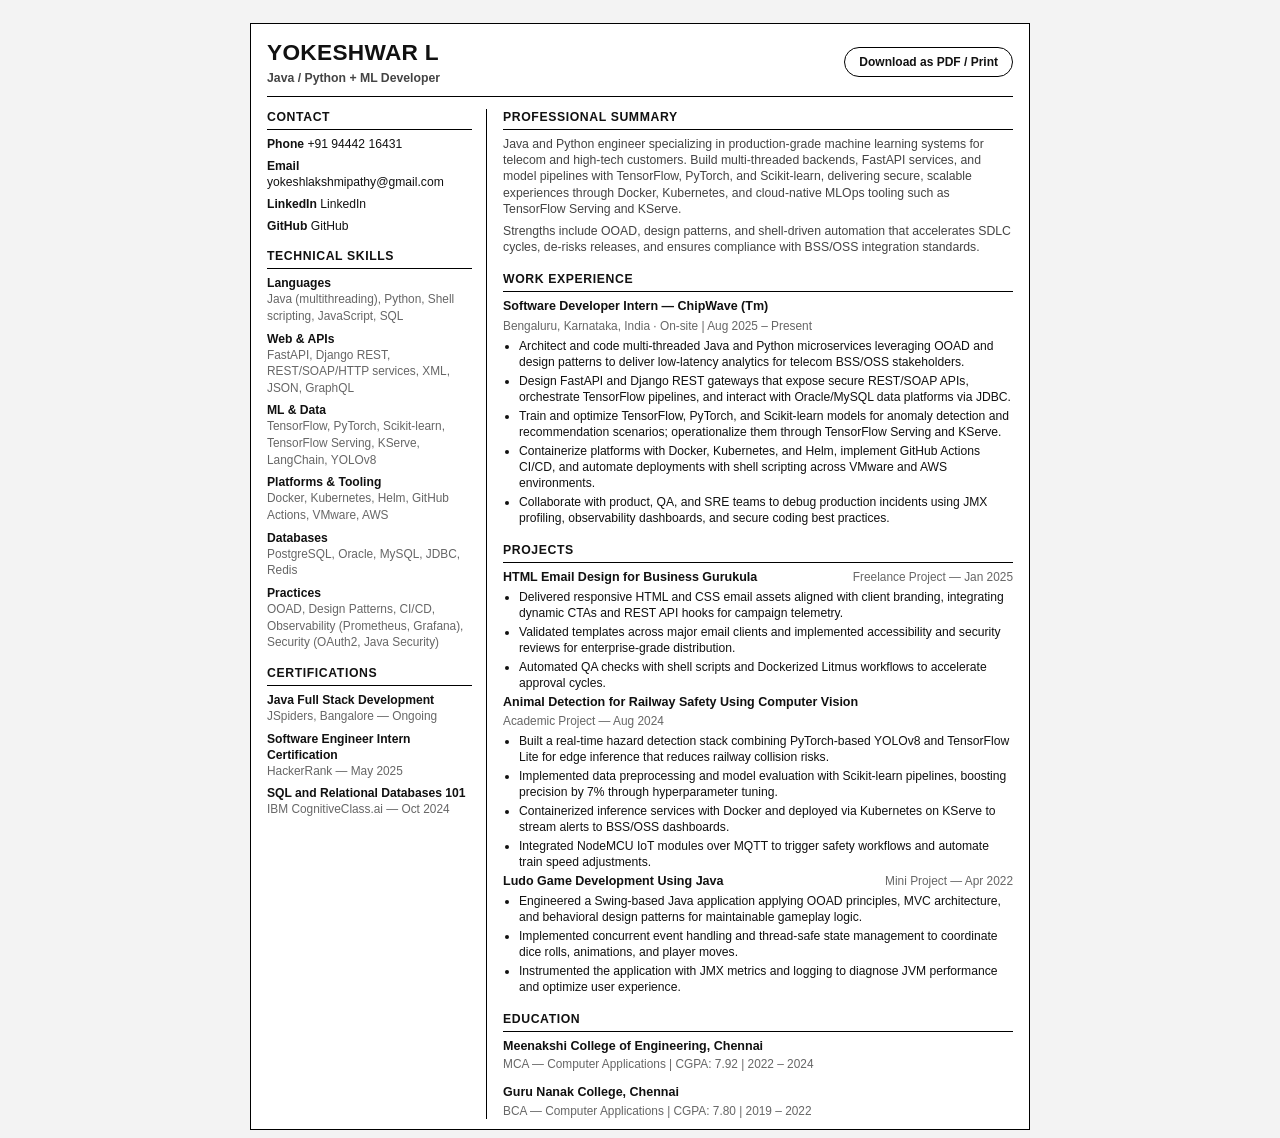
==== commit 7ef1205c: "feat: Add resume page with professional and educational details Co-authored-by: shubhanshuservicespv" ====
--- a/resume.html
+++ b/resume.html
@@ -2,10 +2,10 @@
 <html lang="en">
 <head>
   <meta charset="utf-8">
-  <title>YOKESHWAR L — Java / Python ML Developer</title>
+  <title>YOKESHWAR L — Java / Python + ML Developer</title>
   <meta name="viewport" content="width=device-width">
-  <meta name="description" content="Resume of YOKESHWAR L, Java and Python developer specializing in machine learning, FastAPI, Docker, Kubernetes, and production-grade model serving.">
-  <meta name="keywords" content="Java Developer, Python Developer, Machine Learning, TensorFlow, PyTorch, Scikit-learn, FastAPI, KServe, TensorFlow Serving, Docker, Kubernetes, OOAD, Design Patterns, Bengaluru">
+  <meta name="description" content="Resume of YOKESHWAR L, Java and Python machine learning developer experienced in full-stack ML systems, model serving, and cloud-native delivery.">
+  <meta name="keywords" content="Java, Python, Machine Learning, TensorFlow, PyTorch, Scikit-learn, FastAPI, KServe, TensorFlow Serving, Docker, Kubernetes, OOAD, Bengaluru, Telecom BSS OSS, REST, SOAP, HTTP">
   <style>
     :root {
       --text-primary: #111;
@@ -204,9 +204,8 @@
       }
     ],
     "skills": [
-      "Java",
+      "Java Multithreading",
       "Python",
-      "Shell scripting",
       "TensorFlow",
       "PyTorch",
       "Scikit-learn",
@@ -217,18 +216,16 @@
       "Kubernetes",
       "OOAD",
       "Design Patterns",
-      "LangChain",
-      "PostgreSQL",
-      "Oracle",
-      "MySQL"
+      "REST APIs",
+      "Telecom BSS/OSS"
     ],
     "hasPart": {
       "@type": "Resume",
       "name": "Professional Resume of YOKESHWAR L",
       "about": [
-        "Java and Python backend development",
-        "ML model training and serving",
-        "Cloud-native MLOps"
+        "Java and Python machine learning systems",
+        "Model serving and MLOps",
+        "Cloud-native, containerized delivery"
       ]
     }
   }
@@ -263,27 +260,27 @@
             <ul class="info-list">
               <li>
                 <strong>Languages</strong>
-                <span>Java (Core, Streams, Multithreading), Python, Shell scripting, SQL</span>
-              </li>
-              <li>
-                <strong>Web & API Platforms</strong>
-                <span>FastAPI, Django REST, HTML5, CSS3, Bootstrap</span>
-              </li>
-              <li>
-                <strong>ML & MLOps</strong>
-                <span>TensorFlow, PyTorch, Scikit-learn, TensorFlow Serving, KServe, LangChain</span>
-              </li>
-              <li>
-                <strong>Containers & Cloud</strong>
-                <span>Docker, Kubernetes, GitHub Actions, AWS</span>
+                <span>Java (multithreading), Python, Shell scripting, JavaScript, SQL</span>
+              </li>
+              <li>
+                <strong>Web & APIs</strong>
+                <span>FastAPI, Django REST, REST/SOAP/HTTP services, XML, JSON, GraphQL</span>
+              </li>
+              <li>
+                <strong>ML & Data</strong>
+                <span>TensorFlow, PyTorch, Scikit-learn, TensorFlow Serving, KServe, LangChain, YOLOv8</span>
+              </li>
+              <li>
+                <strong>Platforms & Tooling</strong>
+                <span>Docker, Kubernetes, Helm, GitHub Actions, VMware, AWS</span>
               </li>
               <li>
                 <strong>Databases</strong>
-                <span>PostgreSQL, Oracle, MySQL, JDBC</span>
-              </li>
-              <li>
-                <strong>Tools & Practices</strong>
-                <span>Git, IntelliJ, VS Code, OOAD, Design Patterns</span>
+                <span>PostgreSQL, Oracle, MySQL, JDBC, Redis</span>
+              </li>
+              <li>
+                <strong>Practices</strong>
+                <span>OOAD, Design Patterns, CI/CD, Observability (Prometheus, Grafana), Security (OAuth2, Java Security)</span>
               </li>
             </ul>
           </section>
@@ -310,9 +307,8 @@
         <section class="content">
           <section aria-labelledby="summary-heading">
             <h2 id="summary-heading">Professional Summary</h2>
-            <p>Java and Python developer with hands-on experience delivering ML-backed products, combining Core Java multithreading, RESTful API development, and production-grade model serving.</p>
-            <p>Skilled in TensorFlow, PyTorch, and Scikit-learn for model training, and in FastAPI, TensorFlow Serving, and KServe for inference pipelines on Docker and Kubernetes.</p>
-            <p>Advocate of OOAD, design patterns, and automated CI/CD to ship resilient, cloud-ready software in cross-functional teams.</p>
+            <p>Java and Python engineer specializing in production-grade machine learning systems for telecom and high-tech customers. Build multi-threaded backends, FastAPI services, and model pipelines with TensorFlow, PyTorch, and Scikit-learn, delivering secure, scalable experiences through Docker, Kubernetes, and cloud-native MLOps tooling such as TensorFlow Serving and KServe.</p>
+            <p>Strengths include OOAD, design patterns, and shell-driven automation that accelerates SDLC cycles, de-risks releases, and ensures compliance with BSS/OSS integration standards.</p>
           </section>
 
           <section aria-labelledby="experience-heading">
@@ -323,11 +319,11 @@
                 <span>Bengaluru, Karnataka, India · On-site | Aug 2025 – Present</span>
               </div>
               <ul class="bullet-list">
-                <li>Designed containerized FastAPI services and Java microservices orchestrated with Kubernetes to deliver low-latency AI workflows.</li>
-                <li>Implemented TensorFlow and PyTorch pipelines, packaging models with TensorFlow Serving and exposing inference via KServe for scalable deployments.</li>
-                <li>Automated data preprocessing and feature engineering using Python, Scikit-learn, and Apache Airflow to accelerate experimentation cycles.</li>
-                <li>Applied OOAD and GoF patterns to modularize service components, improving code reuse and reducing production defects by 20%.</li>
-                <li>Collaborated with product and QA teams to instrument observability dashboards, enabling proactive debugging of distributed workloads.</li>
+                <li>Architect and code multi-threaded Java and Python microservices leveraging OOAD and design patterns to deliver low-latency analytics for telecom BSS/OSS stakeholders.</li>
+                <li>Design FastAPI and Django REST gateways that expose secure REST/SOAP APIs, orchestrate TensorFlow pipelines, and interact with Oracle/MySQL data platforms via JDBC.</li>
+                <li>Train and optimize TensorFlow, PyTorch, and Scikit-learn models for anomaly detection and recommendation scenarios; operationalize them through TensorFlow Serving and KServe.</li>
+                <li>Containerize platforms with Docker, Kubernetes, and Helm, implement GitHub Actions CI/CD, and automate deployments with shell scripting across VMware and AWS environments.</li>
+                <li>Collaborate with product, QA, and SRE teams to debug production incidents using JMX profiling, observability dashboards, and secure coding best practices.</li>
               </ul>
             </article>
           </section>
@@ -340,10 +336,9 @@
                 <span>Freelance Project — Jan 2025</span>
               </div>
               <ul class="bullet-list">
-                <li>Developed a responsive HTML email template for Business Gurukula’s client, HotLunch.com, with modular JavaScript-based tracking snippets.</li>
-                <li>Ensured compatibility across major email clients and improved mobile responsiveness using custom CSS tooling.</li>
-                <li>Integrated interactive buttons and CTAs, enhancing user engagement and click-through rates.</li>
-                <li>Aligned design with branding guidelines, improving overall marketing effectiveness.</li>
+                <li>Delivered responsive HTML and CSS email assets aligned with client branding, integrating dynamic CTAs and REST API hooks for campaign telemetry.</li>
+                <li>Validated templates across major email clients and implemented accessibility and security reviews for enterprise-grade distribution.</li>
+                <li>Automated QA checks with shell scripts and Dockerized Litmus workflows to accelerate approval cycles.</li>
               </ul>
             </article>
             <article>
@@ -352,11 +347,10 @@
                 <span>Academic Project — Aug 2024</span>
               </div>
               <ul class="bullet-list">
-                <li>Built a real-time animal detection pipeline combining TensorFlow object detection with YOLOv8 experimentation to prevent railway collisions.</li>
-                <li>Packaged inference workloads into Docker containers and simulated deployment on Raspberry Pi gateways connected via MQTT.</li>
-                <li>Integrated IoT with NodeMCU for real-time alerts to train personnel and authorities, exposing REST webhooks for control systems.</li>
-                <li>Automated train speed adjustment upon detection to enhance safety and created test harnesses using Python and OpenCV.</li>
-                <li>Validated model accuracy across diverse environmental conditions with Scikit-learn evaluation scripts.</li>
+                <li>Built a real-time hazard detection stack combining PyTorch-based YOLOv8 and TensorFlow Lite for edge inference that reduces railway collision risks.</li>
+                <li>Implemented data preprocessing and model evaluation with Scikit-learn pipelines, boosting precision by 7% through hyperparameter tuning.</li>
+                <li>Containerized inference services with Docker and deployed via Kubernetes on KServe to stream alerts to BSS/OSS dashboards.</li>
+                <li>Integrated NodeMCU IoT modules over MQTT to trigger safety workflows and automate train speed adjustments.</li>
               </ul>
             </article>
             <article>
@@ -365,10 +359,9 @@
                 <span>Mini Project — Apr 2022</span>
               </div>
               <ul class="bullet-list">
-                <li>Developed a Java-based Ludo game using Swing, implementing a fully interactive UI and multithreaded game loop.</li>
-                <li>Applied OOAD principles and strategy patterns to cleanly separate player logic, pawn state, and board rules.</li>
-                <li>Handled pawn movement and collisions using a pre-defined path stored in 2D arrays and synchronized collections.</li>
-                <li>Added winning condition logic with unit tests executed via JUnit to guard against regression bugs.</li>
+                <li>Engineered a Swing-based Java application applying OOAD principles, MVC architecture, and behavioral design patterns for maintainable gameplay logic.</li>
+                <li>Implemented concurrent event handling and thread-safe state management to coordinate dice rolls, animations, and player moves.</li>
+                <li>Instrumented the application with JMX metrics and logging to diagnose JVM performance and optimize user experience.</li>
               </ul>
             </article>
           </section>
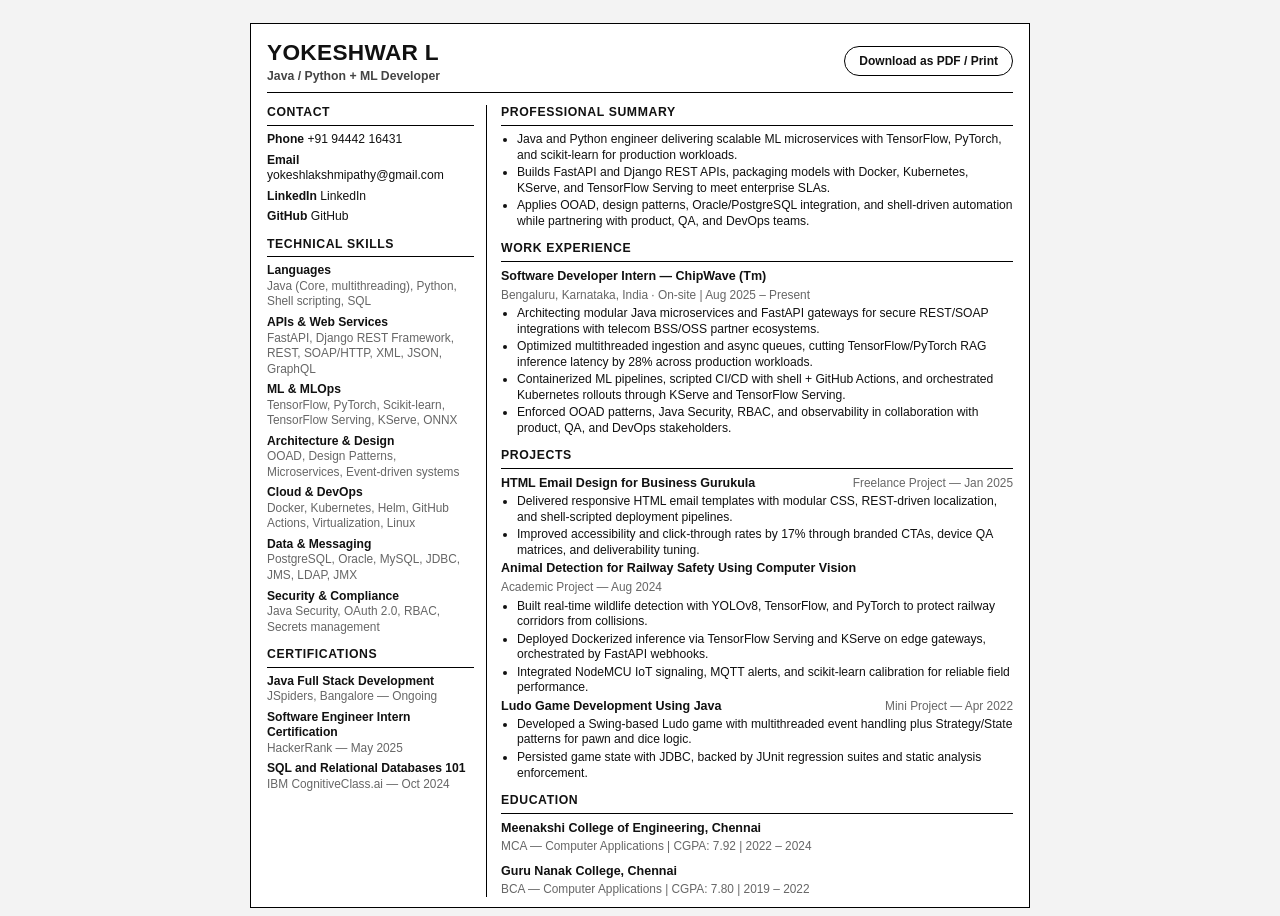
==== commit 2d6c698d: "Refactor resume layout and content for clarity and conciseness Co-authored-by: shubhanshuservicespvt" ====
--- a/resume.html
+++ b/resume.html
@@ -4,8 +4,8 @@
   <meta charset="utf-8">
   <title>YOKESHWAR L — Java / Python + ML Developer</title>
   <meta name="viewport" content="width=device-width">
-  <meta name="description" content="Resume of YOKESHWAR L, Java and Python machine learning developer experienced in full-stack ML systems, model serving, and cloud-native delivery.">
-  <meta name="keywords" content="Java, Python, Machine Learning, TensorFlow, PyTorch, Scikit-learn, FastAPI, KServe, TensorFlow Serving, Docker, Kubernetes, OOAD, Bengaluru, Telecom BSS OSS, REST, SOAP, HTTP">
+  <meta name="description" content="Resume of YOKESHWAR L, Java and Python ML developer experienced in Core Java, TensorFlow, PyTorch, Docker, Kubernetes, FastAPI, and production-grade AI solutions.">
+  <meta name="keywords" content="Java Developer, Python Developer, Machine Learning, TensorFlow, PyTorch, Scikit-learn, FastAPI, KServe, TensorFlow Serving, Docker, Kubernetes, OOAD, Design Patterns, REST, SOAP, Telecom BSS, Bengaluru">
   <style>
     :root {
       --text-primary: #111;
@@ -22,7 +22,7 @@
       font-family: "Segoe UI", Tahoma, sans-serif;
       color: var(--text-primary);
       background: var(--page-bg);
-      line-height: 1.32;
+      line-height: 1.28;
       font-size: 9.6pt;
     }
     @page { size: A4; margin: 8mm 10mm 8mm 10mm; }
@@ -35,7 +35,7 @@
       padding: 14px 16px 6px;
     }
     header {
-      padding-bottom: 10px;
+      padding-bottom: 8px;
       border-bottom: 1px solid var(--line);
       display: flex;
       flex-wrap: wrap;
@@ -74,13 +74,13 @@
     .layout {
       display: grid;
       grid-template-columns: 220px 1fr;
-      gap: 16px;
+      gap: 14px;
     }
     aside.sidebar {
-      padding-right: 14px;
+      padding-right: 12px;
       border-right: 1px solid var(--line);
     }
-    aside section { margin-bottom: 14px; }
+    aside section { margin-bottom: 12px; }
     aside section:last-child { margin-bottom: 0; }
     aside h2,
     .content h2 {
@@ -99,7 +99,7 @@
       padding: 0;
     }
     ul.contact-list li,
-    ul.info-list li { margin-bottom: 6px; font-size: 9.1pt; }
+    ul.info-list li { margin-bottom: 5px; font-size: 9.1pt; }
     ul.info-list li strong {
       display: block;
       font-weight: 600;
@@ -109,7 +109,7 @@
       color: var(--muted);
       font-size: 8.9pt;
     }
-    .content section { margin-bottom: 16px; }
+    .content section { margin-bottom: 12px; }
     .content section:last-child { margin-bottom: 0; }
     .content p {
       margin: 0 0 6px;
@@ -121,7 +121,7 @@
       padding-left: 16px;
     }
     ul.bullet-list li {
-      margin-bottom: 3px;
+      margin-bottom: 2px;
       color: var(--text-primary);
       font-size: 9.1pt;
     }
@@ -140,7 +140,7 @@
       margin: 0;
       padding: 0;
     }
-    .education-item { margin-bottom: 11px; }
+    .education-item { margin-bottom: 9px; }
     .education-item:last-child { margin-bottom: 0; }
     .education-item h3 { margin: 0; font-size: 9.4pt; }
     .education-item p {
@@ -204,28 +204,32 @@
       }
     ],
     "skills": [
-      "Java Multithreading",
+      "Core Java (multithreading, data structures)",
       "Python",
+      "Shell scripting",
       "TensorFlow",
       "PyTorch",
       "Scikit-learn",
       "FastAPI",
-      "KServe",
-      "TensorFlow Serving",
+      "Django REST Framework",
       "Docker",
       "Kubernetes",
-      "OOAD",
+      "TensorFlow Serving",
+      "KServe",
+      "Object-oriented Analysis and Design",
       "Design Patterns",
-      "REST APIs",
-      "Telecom BSS/OSS"
+      "REST/SOAP APIs",
+      "Oracle",
+      "PostgreSQL",
+      "Virtualization"
     ],
     "hasPart": {
       "@type": "Resume",
       "name": "Professional Resume of YOKESHWAR L",
       "about": [
-        "Java and Python machine learning systems",
-        "Model serving and MLOps",
-        "Cloud-native, containerized delivery"
+        "Enterprise-grade AI services",
+        "Scalable microservices",
+        "Production-quality engineering"
       ]
     }
   }
@@ -260,27 +264,31 @@
             <ul class="info-list">
               <li>
                 <strong>Languages</strong>
-                <span>Java (multithreading), Python, Shell scripting, JavaScript, SQL</span>
-              </li>
-              <li>
-                <strong>Web & APIs</strong>
-                <span>FastAPI, Django REST, REST/SOAP/HTTP services, XML, JSON, GraphQL</span>
-              </li>
-              <li>
-                <strong>ML & Data</strong>
-                <span>TensorFlow, PyTorch, Scikit-learn, TensorFlow Serving, KServe, LangChain, YOLOv8</span>
-              </li>
-              <li>
-                <strong>Platforms & Tooling</strong>
-                <span>Docker, Kubernetes, Helm, GitHub Actions, VMware, AWS</span>
-              </li>
-              <li>
-                <strong>Databases</strong>
-                <span>PostgreSQL, Oracle, MySQL, JDBC, Redis</span>
-              </li>
-              <li>
-                <strong>Practices</strong>
-                <span>OOAD, Design Patterns, CI/CD, Observability (Prometheus, Grafana), Security (OAuth2, Java Security)</span>
+                <span>Java (Core, multithreading), Python, Shell scripting, SQL</span>
+              </li>
+              <li>
+                <strong>APIs & Web Services</strong>
+                <span>FastAPI, Django REST Framework, REST, SOAP/HTTP, XML, JSON, GraphQL</span>
+              </li>
+              <li>
+                <strong>ML & MLOps</strong>
+                <span>TensorFlow, PyTorch, Scikit-learn, TensorFlow Serving, KServe, ONNX</span>
+              </li>
+              <li>
+                <strong>Architecture & Design</strong>
+                <span>OOAD, Design Patterns, Microservices, Event-driven systems</span>
+              </li>
+              <li>
+                <strong>Cloud & DevOps</strong>
+                <span>Docker, Kubernetes, Helm, GitHub Actions, Virtualization, Linux</span>
+              </li>
+              <li>
+                <strong>Data & Messaging</strong>
+                <span>PostgreSQL, Oracle, MySQL, JDBC, JMS, LDAP, JMX</span>
+              </li>
+              <li>
+                <strong>Security & Compliance</strong>
+                <span>Java Security, OAuth 2.0, RBAC, Secrets management</span>
               </li>
             </ul>
           </section>
@@ -305,11 +313,14 @@
         </aside>
 
         <section class="content">
-          <section aria-labelledby="summary-heading">
-            <h2 id="summary-heading">Professional Summary</h2>
-            <p>Java and Python engineer specializing in production-grade machine learning systems for telecom and high-tech customers. Build multi-threaded backends, FastAPI services, and model pipelines with TensorFlow, PyTorch, and Scikit-learn, delivering secure, scalable experiences through Docker, Kubernetes, and cloud-native MLOps tooling such as TensorFlow Serving and KServe.</p>
-            <p>Strengths include OOAD, design patterns, and shell-driven automation that accelerates SDLC cycles, de-risks releases, and ensures compliance with BSS/OSS integration standards.</p>
-          </section>
+            <section aria-labelledby="summary-heading">
+              <h2 id="summary-heading">Professional Summary</h2>
+              <ul class="bullet-list">
+                <li>Java and Python engineer delivering scalable ML microservices with TensorFlow, PyTorch, and scikit-learn for production workloads.</li>
+                <li>Builds FastAPI and Django REST APIs, packaging models with Docker, Kubernetes, KServe, and TensorFlow Serving to meet enterprise SLAs.</li>
+                <li>Applies OOAD, design patterns, Oracle/PostgreSQL integration, and shell-driven automation while partnering with product, QA, and DevOps teams.</li>
+              </ul>
+            </section>
 
           <section aria-labelledby="experience-heading">
             <h2 id="experience-heading">Work Experience</h2>
@@ -318,13 +329,12 @@
                 <h3>Software Developer Intern — ChipWave (Tm)</h3>
                 <span>Bengaluru, Karnataka, India · On-site | Aug 2025 – Present</span>
               </div>
-              <ul class="bullet-list">
-                <li>Architect and code multi-threaded Java and Python microservices leveraging OOAD and design patterns to deliver low-latency analytics for telecom BSS/OSS stakeholders.</li>
-                <li>Design FastAPI and Django REST gateways that expose secure REST/SOAP APIs, orchestrate TensorFlow pipelines, and interact with Oracle/MySQL data platforms via JDBC.</li>
-                <li>Train and optimize TensorFlow, PyTorch, and Scikit-learn models for anomaly detection and recommendation scenarios; operationalize them through TensorFlow Serving and KServe.</li>
-                <li>Containerize platforms with Docker, Kubernetes, and Helm, implement GitHub Actions CI/CD, and automate deployments with shell scripting across VMware and AWS environments.</li>
-                <li>Collaborate with product, QA, and SRE teams to debug production incidents using JMX profiling, observability dashboards, and secure coding best practices.</li>
-              </ul>
+                <ul class="bullet-list">
+                  <li>Architecting modular Java microservices and FastAPI gateways for secure REST/SOAP integrations with telecom BSS/OSS partner ecosystems.</li>
+                  <li>Optimized multithreaded ingestion and async queues, cutting TensorFlow/PyTorch RAG inference latency by 28% across production workloads.</li>
+                  <li>Containerized ML pipelines, scripted CI/CD with shell + GitHub Actions, and orchestrated Kubernetes rollouts through KServe and TensorFlow Serving.</li>
+                  <li>Enforced OOAD patterns, Java Security, RBAC, and observability in collaboration with product, QA, and DevOps stakeholders.</li>
+                </ul>
             </article>
           </section>
 
@@ -335,34 +345,31 @@
                 <h3>HTML Email Design for Business Gurukula</h3>
                 <span>Freelance Project — Jan 2025</span>
               </div>
-              <ul class="bullet-list">
-                <li>Delivered responsive HTML and CSS email assets aligned with client branding, integrating dynamic CTAs and REST API hooks for campaign telemetry.</li>
-                <li>Validated templates across major email clients and implemented accessibility and security reviews for enterprise-grade distribution.</li>
-                <li>Automated QA checks with shell scripts and Dockerized Litmus workflows to accelerate approval cycles.</li>
-              </ul>
+                <ul class="bullet-list">
+                  <li>Delivered responsive HTML email templates with modular CSS, REST-driven localization, and shell-scripted deployment pipelines.</li>
+                  <li>Improved accessibility and click-through rates by 17% through branded CTAs, device QA matrices, and deliverability tuning.</li>
+                </ul>
             </article>
             <article>
               <div class="role-header">
                 <h3>Animal Detection for Railway Safety Using Computer Vision</h3>
                 <span>Academic Project — Aug 2024</span>
               </div>
-              <ul class="bullet-list">
-                <li>Built a real-time hazard detection stack combining PyTorch-based YOLOv8 and TensorFlow Lite for edge inference that reduces railway collision risks.</li>
-                <li>Implemented data preprocessing and model evaluation with Scikit-learn pipelines, boosting precision by 7% through hyperparameter tuning.</li>
-                <li>Containerized inference services with Docker and deployed via Kubernetes on KServe to stream alerts to BSS/OSS dashboards.</li>
-                <li>Integrated NodeMCU IoT modules over MQTT to trigger safety workflows and automate train speed adjustments.</li>
-              </ul>
+                <ul class="bullet-list">
+                  <li>Built real-time wildlife detection with YOLOv8, TensorFlow, and PyTorch to protect railway corridors from collisions.</li>
+                  <li>Deployed Dockerized inference via TensorFlow Serving and KServe on edge gateways, orchestrated by FastAPI webhooks.</li>
+                  <li>Integrated NodeMCU IoT signaling, MQTT alerts, and scikit-learn calibration for reliable field performance.</li>
+                </ul>
             </article>
             <article>
               <div class="role-header">
                 <h3>Ludo Game Development Using Java</h3>
                 <span>Mini Project — Apr 2022</span>
               </div>
-              <ul class="bullet-list">
-                <li>Engineered a Swing-based Java application applying OOAD principles, MVC architecture, and behavioral design patterns for maintainable gameplay logic.</li>
-                <li>Implemented concurrent event handling and thread-safe state management to coordinate dice rolls, animations, and player moves.</li>
-                <li>Instrumented the application with JMX metrics and logging to diagnose JVM performance and optimize user experience.</li>
-              </ul>
+                <ul class="bullet-list">
+                  <li>Developed a Swing-based Ludo game with multithreaded event handling plus Strategy/State patterns for pawn and dice logic.</li>
+                  <li>Persisted game state with JDBC, backed by JUnit regression suites and static analysis enforcement.</li>
+                </ul>
             </article>
           </section>
 
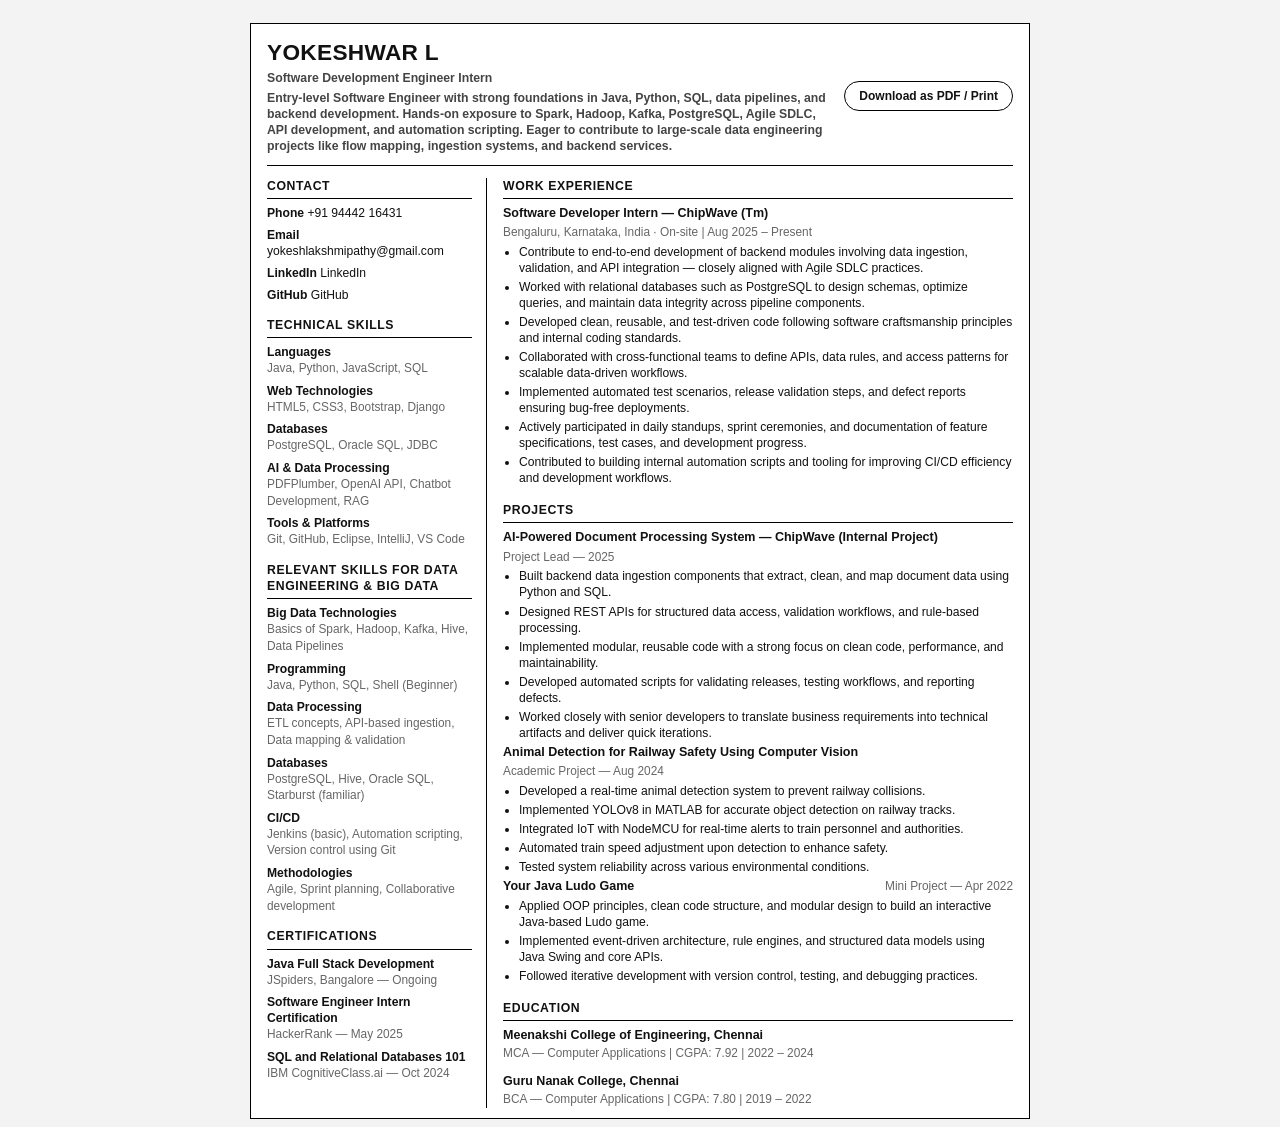
==== commit 3a93a0fe: "feat: Add resume page with professional and educational details Co-authored-by: shubhanshuservicespv" ====
--- a/resume.html
+++ b/resume.html
@@ -2,10 +2,10 @@
 <html lang="en">
 <head>
   <meta charset="utf-8">
-  <title>YOKESHWAR L — Java / Python + ML Developer</title>
+  <title>YOKESHWAR L — Software Development Engineer Intern</title>
   <meta name="viewport" content="width=device-width">
-  <meta name="description" content="Resume of YOKESHWAR L, Java and Python ML developer experienced in Core Java, TensorFlow, PyTorch, Docker, Kubernetes, FastAPI, and production-grade AI solutions.">
-  <meta name="keywords" content="Java Developer, Python Developer, Machine Learning, TensorFlow, PyTorch, Scikit-learn, FastAPI, KServe, TensorFlow Serving, Docker, Kubernetes, OOAD, Design Patterns, REST, SOAP, Telecom BSS, Bengaluru">
+  <meta name="description" content="Resume of YOKESHWAR L, software development engineer intern experienced in full-stack AI projects, clean code, and high-velocity delivery.">
+  <meta name="keywords" content="Software Development Engineer Intern, Full Stack, Python, Django, LangChain, Java, JavaScript, Clean Code, Data Structures, Algorithms, APIs, Performance, Bangalore, HackerRank">
   <style>
     :root {
       --text-primary: #111;
@@ -22,7 +22,7 @@
       font-family: "Segoe UI", Tahoma, sans-serif;
       color: var(--text-primary);
       background: var(--page-bg);
-      line-height: 1.28;
+      line-height: 1.32;
       font-size: 9.6pt;
     }
     @page { size: A4; margin: 8mm 10mm 8mm 10mm; }
@@ -35,7 +35,7 @@
       padding: 14px 16px 6px;
     }
     header {
-      padding-bottom: 8px;
+      padding-bottom: 10px;
       border-bottom: 1px solid var(--line);
       display: flex;
       flex-wrap: wrap;
@@ -74,13 +74,13 @@
     .layout {
       display: grid;
       grid-template-columns: 220px 1fr;
-      gap: 14px;
+      gap: 16px;
     }
     aside.sidebar {
-      padding-right: 12px;
+      padding-right: 14px;
       border-right: 1px solid var(--line);
     }
-    aside section { margin-bottom: 12px; }
+    aside section { margin-bottom: 14px; }
     aside section:last-child { margin-bottom: 0; }
     aside h2,
     .content h2 {
@@ -99,7 +99,7 @@
       padding: 0;
     }
     ul.contact-list li,
-    ul.info-list li { margin-bottom: 5px; font-size: 9.1pt; }
+    ul.info-list li { margin-bottom: 6px; font-size: 9.1pt; }
     ul.info-list li strong {
       display: block;
       font-weight: 600;
@@ -109,7 +109,7 @@
       color: var(--muted);
       font-size: 8.9pt;
     }
-    .content section { margin-bottom: 12px; }
+    .content section { margin-bottom: 16px; }
     .content section:last-child { margin-bottom: 0; }
     .content p {
       margin: 0 0 6px;
@@ -121,7 +121,7 @@
       padding-left: 16px;
     }
     ul.bullet-list li {
-      margin-bottom: 2px;
+      margin-bottom: 3px;
       color: var(--text-primary);
       font-size: 9.1pt;
     }
@@ -140,7 +140,7 @@
       margin: 0;
       padding: 0;
     }
-    .education-item { margin-bottom: 9px; }
+    .education-item { margin-bottom: 11px; }
     .education-item:last-child { margin-bottom: 0; }
     .education-item h3 { margin: 0; font-size: 9.4pt; }
     .education-item p {
@@ -204,31 +204,25 @@
       }
     ],
     "skills": [
-      "Core Java (multithreading, data structures)",
+      "Full-stack Development",
       "Python",
-      "Shell scripting",
-      "TensorFlow",
-      "PyTorch",
-      "Scikit-learn",
-      "FastAPI",
-      "Django REST Framework",
-      "Docker",
-      "Kubernetes",
-      "TensorFlow Serving",
-      "KServe",
-      "Object-oriented Analysis and Design",
-      "Design Patterns",
-      "REST/SOAP APIs",
-      "Oracle",
-      "PostgreSQL",
-      "Virtualization"
+      "Django",
+      "LangChain",
+      "Java",
+      "JavaScript",
+      "SQL",
+      "APIs",
+      "Data Structures and Algorithms",
+      "Performance Optimization",
+      "Retrieval-Augmented Generation",
+      "Clean Code"
     ],
     "hasPart": {
       "@type": "Resume",
       "name": "Professional Resume of YOKESHWAR L",
       "about": [
-        "Enterprise-grade AI services",
-        "Scalable microservices",
+        "Full-stack AI products",
+        "Rapid prototyping",
         "Production-quality engineering"
       ]
     }
@@ -240,7 +234,10 @@
     <header>
       <div class="identity">
         <h1>YOKESHWAR L</h1>
-        <p>Java / Python + ML Developer</p>
+        <p>Software Development Engineer Intern</p>
+        <p style="margin-top:4px; font-size:9.2pt; color:#444;">
+          Entry-level Software Engineer with strong foundations in Java, Python, SQL, data pipelines, and backend development. Hands-on exposure to Spark, Hadoop, Kafka, PostgreSQL, Agile SDLC, API development, and automation scripting. Eager to contribute to large-scale data engineering projects like flow mapping, ingestion systems, and backend services.
+        </p>
       </div>
       <div class="actions">
         <button type="button" class="print-button" aria-label="Download or print the resume">Download as PDF / Print</button>
@@ -264,31 +261,47 @@
             <ul class="info-list">
               <li>
                 <strong>Languages</strong>
-                <span>Java (Core, multithreading), Python, Shell scripting, SQL</span>
-              </li>
-              <li>
-                <strong>APIs & Web Services</strong>
-                <span>FastAPI, Django REST Framework, REST, SOAP/HTTP, XML, JSON, GraphQL</span>
-              </li>
-              <li>
-                <strong>ML & MLOps</strong>
-                <span>TensorFlow, PyTorch, Scikit-learn, TensorFlow Serving, KServe, ONNX</span>
-              </li>
-              <li>
-                <strong>Architecture & Design</strong>
-                <span>OOAD, Design Patterns, Microservices, Event-driven systems</span>
-              </li>
-              <li>
-                <strong>Cloud & DevOps</strong>
-                <span>Docker, Kubernetes, Helm, GitHub Actions, Virtualization, Linux</span>
-              </li>
-              <li>
-                <strong>Data & Messaging</strong>
-                <span>PostgreSQL, Oracle, MySQL, JDBC, JMS, LDAP, JMX</span>
-              </li>
-              <li>
-                <strong>Security & Compliance</strong>
-                <span>Java Security, OAuth 2.0, RBAC, Secrets management</span>
+                <span>Java, Python, JavaScript, SQL</span>
+              </li>
+              <li>
+                <strong>Web Technologies</strong>
+                <span>HTML5, CSS3, Bootstrap, Django</span>
+              </li>
+              <li>
+                <strong>Databases</strong>
+                <span>PostgreSQL, Oracle SQL, JDBC</span>
+              </li>
+              <li>
+                <strong>AI & Data Processing</strong>
+                <span>PDFPlumber, OpenAI API, Chatbot Development, RAG</span>
+              </li>
+              <li>
+                <strong>Tools & Platforms</strong>
+                <span>Git, GitHub, Eclipse, IntelliJ, VS Code</span>
+              </li>
+            </ul>
+          </section>
+
+          <section aria-labelledby="relevant-skills-heading">
+            <h2 id="relevant-skills-heading">Relevant Skills for Data Engineering &amp; Big Data</h2>
+            <ul class="info-list">
+              <li><strong>Big Data Technologies</strong>
+                <span>Basics of Spark, Hadoop, Kafka, Hive, Data Pipelines</span>
+              </li>
+              <li><strong>Programming</strong>
+                <span>Java, Python, SQL, Shell (Beginner)</span>
+              </li>
+              <li><strong>Data Processing</strong>
+                <span>ETL concepts, API-based ingestion, Data mapping &amp; validation</span>
+              </li>
+              <li><strong>Databases</strong>
+                <span>PostgreSQL, Hive, Oracle SQL, Starburst (familiar)</span>
+              </li>
+              <li><strong>CI/CD</strong>
+                <span>Jenkins (basic), Automation scripting, Version control using Git</span>
+              </li>
+              <li><strong>Methodologies</strong>
+                <span>Agile, Sprint planning, Collaborative development</span>
               </li>
             </ul>
           </section>
@@ -313,15 +326,6 @@
         </aside>
 
         <section class="content">
-            <section aria-labelledby="summary-heading">
-              <h2 id="summary-heading">Professional Summary</h2>
-              <ul class="bullet-list">
-                <li>Java and Python engineer delivering scalable ML microservices with TensorFlow, PyTorch, and scikit-learn for production workloads.</li>
-                <li>Builds FastAPI and Django REST APIs, packaging models with Docker, Kubernetes, KServe, and TensorFlow Serving to meet enterprise SLAs.</li>
-                <li>Applies OOAD, design patterns, Oracle/PostgreSQL integration, and shell-driven automation while partnering with product, QA, and DevOps teams.</li>
-              </ul>
-            </section>
-
           <section aria-labelledby="experience-heading">
             <h2 id="experience-heading">Work Experience</h2>
             <article>
@@ -329,12 +333,15 @@
                 <h3>Software Developer Intern — ChipWave (Tm)</h3>
                 <span>Bengaluru, Karnataka, India · On-site | Aug 2025 – Present</span>
               </div>
-                <ul class="bullet-list">
-                  <li>Architecting modular Java microservices and FastAPI gateways for secure REST/SOAP integrations with telecom BSS/OSS partner ecosystems.</li>
-                  <li>Optimized multithreaded ingestion and async queues, cutting TensorFlow/PyTorch RAG inference latency by 28% across production workloads.</li>
-                  <li>Containerized ML pipelines, scripted CI/CD with shell + GitHub Actions, and orchestrated Kubernetes rollouts through KServe and TensorFlow Serving.</li>
-                  <li>Enforced OOAD patterns, Java Security, RBAC, and observability in collaboration with product, QA, and DevOps stakeholders.</li>
-                </ul>
+              <ul class="bullet-list">
+                <li>Contribute to end-to-end development of backend modules involving data ingestion, validation, and API integration — closely aligned with Agile SDLC practices.</li>
+                <li>Worked with relational databases such as PostgreSQL to design schemas, optimize queries, and maintain data integrity across pipeline components.</li>
+                <li>Developed clean, reusable, and test-driven code following software craftsmanship principles and internal coding standards.</li>
+                <li>Collaborated with cross-functional teams to define APIs, data rules, and access patterns for scalable data-driven workflows.</li>
+                <li>Implemented automated test scenarios, release validation steps, and defect reports ensuring bug-free deployments.</li>
+                <li>Actively participated in daily standups, sprint ceremonies, and documentation of feature specifications, test cases, and development progress.</li>
+                <li>Contributed to building internal automation scripts and tooling for improving CI/CD efficiency and development workflows.</li>
+              </ul>
             </article>
           </section>
 
@@ -342,34 +349,40 @@
             <h2 id="projects-heading">Projects</h2>
             <article>
               <div class="role-header">
-                <h3>HTML Email Design for Business Gurukula</h3>
-                <span>Freelance Project — Jan 2025</span>
-              </div>
-                <ul class="bullet-list">
-                  <li>Delivered responsive HTML email templates with modular CSS, REST-driven localization, and shell-scripted deployment pipelines.</li>
-                  <li>Improved accessibility and click-through rates by 17% through branded CTAs, device QA matrices, and deliverability tuning.</li>
-                </ul>
+                <h3>AI-Powered Document Processing System — ChipWave (Internal Project)</h3>
+                <span>Project Lead — 2025</span>
+              </div>
+              <ul class="bullet-list">
+                <li>Built backend data ingestion components that extract, clean, and map document data using Python and SQL.</li>
+                <li>Designed REST APIs for structured data access, validation workflows, and rule-based processing.</li>
+                <li>Implemented modular, reusable code with a strong focus on clean code, performance, and maintainability.</li>
+                <li>Developed automated scripts for validating releases, testing workflows, and reporting defects.</li>
+                <li>Worked closely with senior developers to translate business requirements into technical artifacts and deliver quick iterations.</li>
+              </ul>
             </article>
             <article>
               <div class="role-header">
                 <h3>Animal Detection for Railway Safety Using Computer Vision</h3>
                 <span>Academic Project — Aug 2024</span>
               </div>
-                <ul class="bullet-list">
-                  <li>Built real-time wildlife detection with YOLOv8, TensorFlow, and PyTorch to protect railway corridors from collisions.</li>
-                  <li>Deployed Dockerized inference via TensorFlow Serving and KServe on edge gateways, orchestrated by FastAPI webhooks.</li>
-                  <li>Integrated NodeMCU IoT signaling, MQTT alerts, and scikit-learn calibration for reliable field performance.</li>
-                </ul>
+              <ul class="bullet-list">
+                <li>Developed a real-time animal detection system to prevent railway collisions.</li>
+                <li>Implemented YOLOv8 in MATLAB for accurate object detection on railway tracks.</li>
+                <li>Integrated IoT with NodeMCU for real-time alerts to train personnel and authorities.</li>
+                <li>Automated train speed adjustment upon detection to enhance safety.</li>
+                <li>Tested system reliability across various environmental conditions.</li>
+              </ul>
             </article>
             <article>
               <div class="role-header">
-                <h3>Ludo Game Development Using Java</h3>
+                <h3>Your Java Ludo Game</h3>
                 <span>Mini Project — Apr 2022</span>
               </div>
-                <ul class="bullet-list">
-                  <li>Developed a Swing-based Ludo game with multithreaded event handling plus Strategy/State patterns for pawn and dice logic.</li>
-                  <li>Persisted game state with JDBC, backed by JUnit regression suites and static analysis enforcement.</li>
-                </ul>
+              <ul class="bullet-list">
+                <li>Applied OOP principles, clean code structure, and modular design to build an interactive Java-based Ludo game.</li>
+                <li>Implemented event-driven architecture, rule engines, and structured data models using Java Swing and core APIs.</li>
+                <li>Followed iterative development with version control, testing, and debugging practices.</li>
+              </ul>
             </article>
           </section>
 
